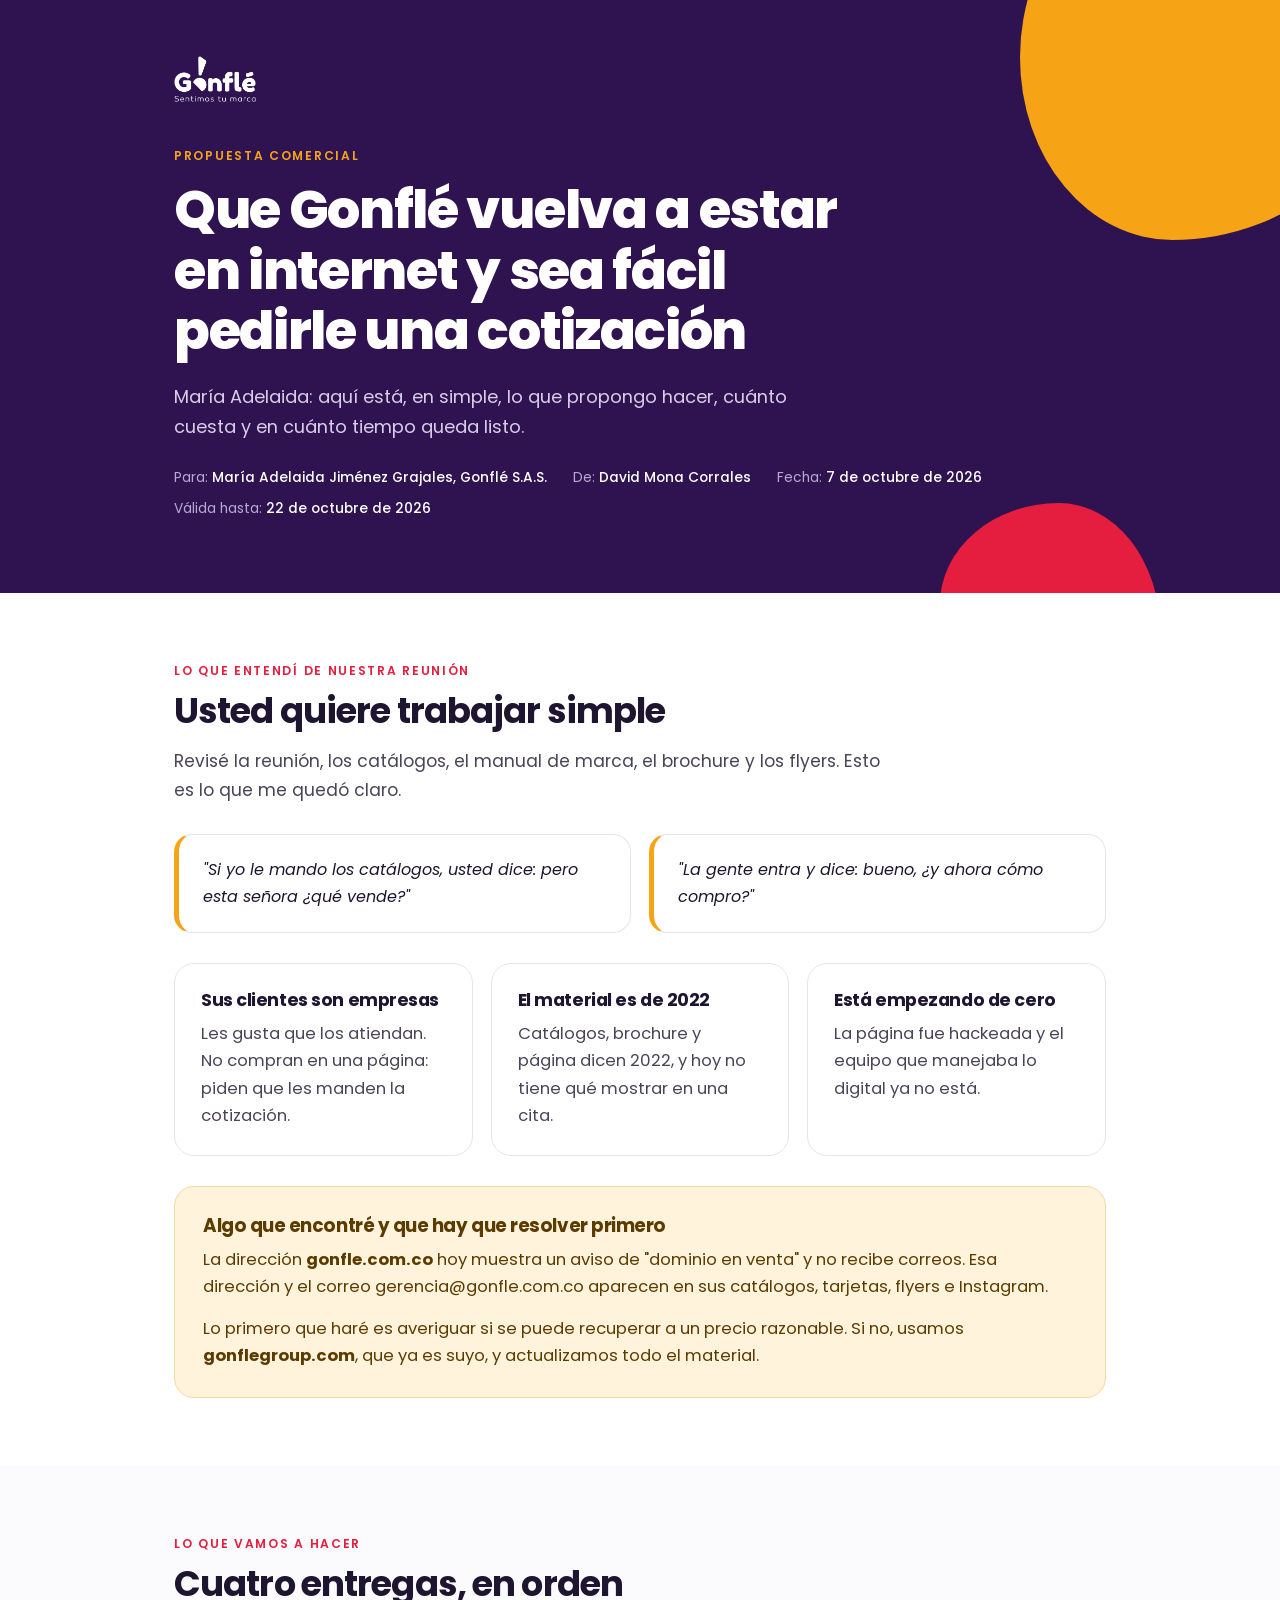
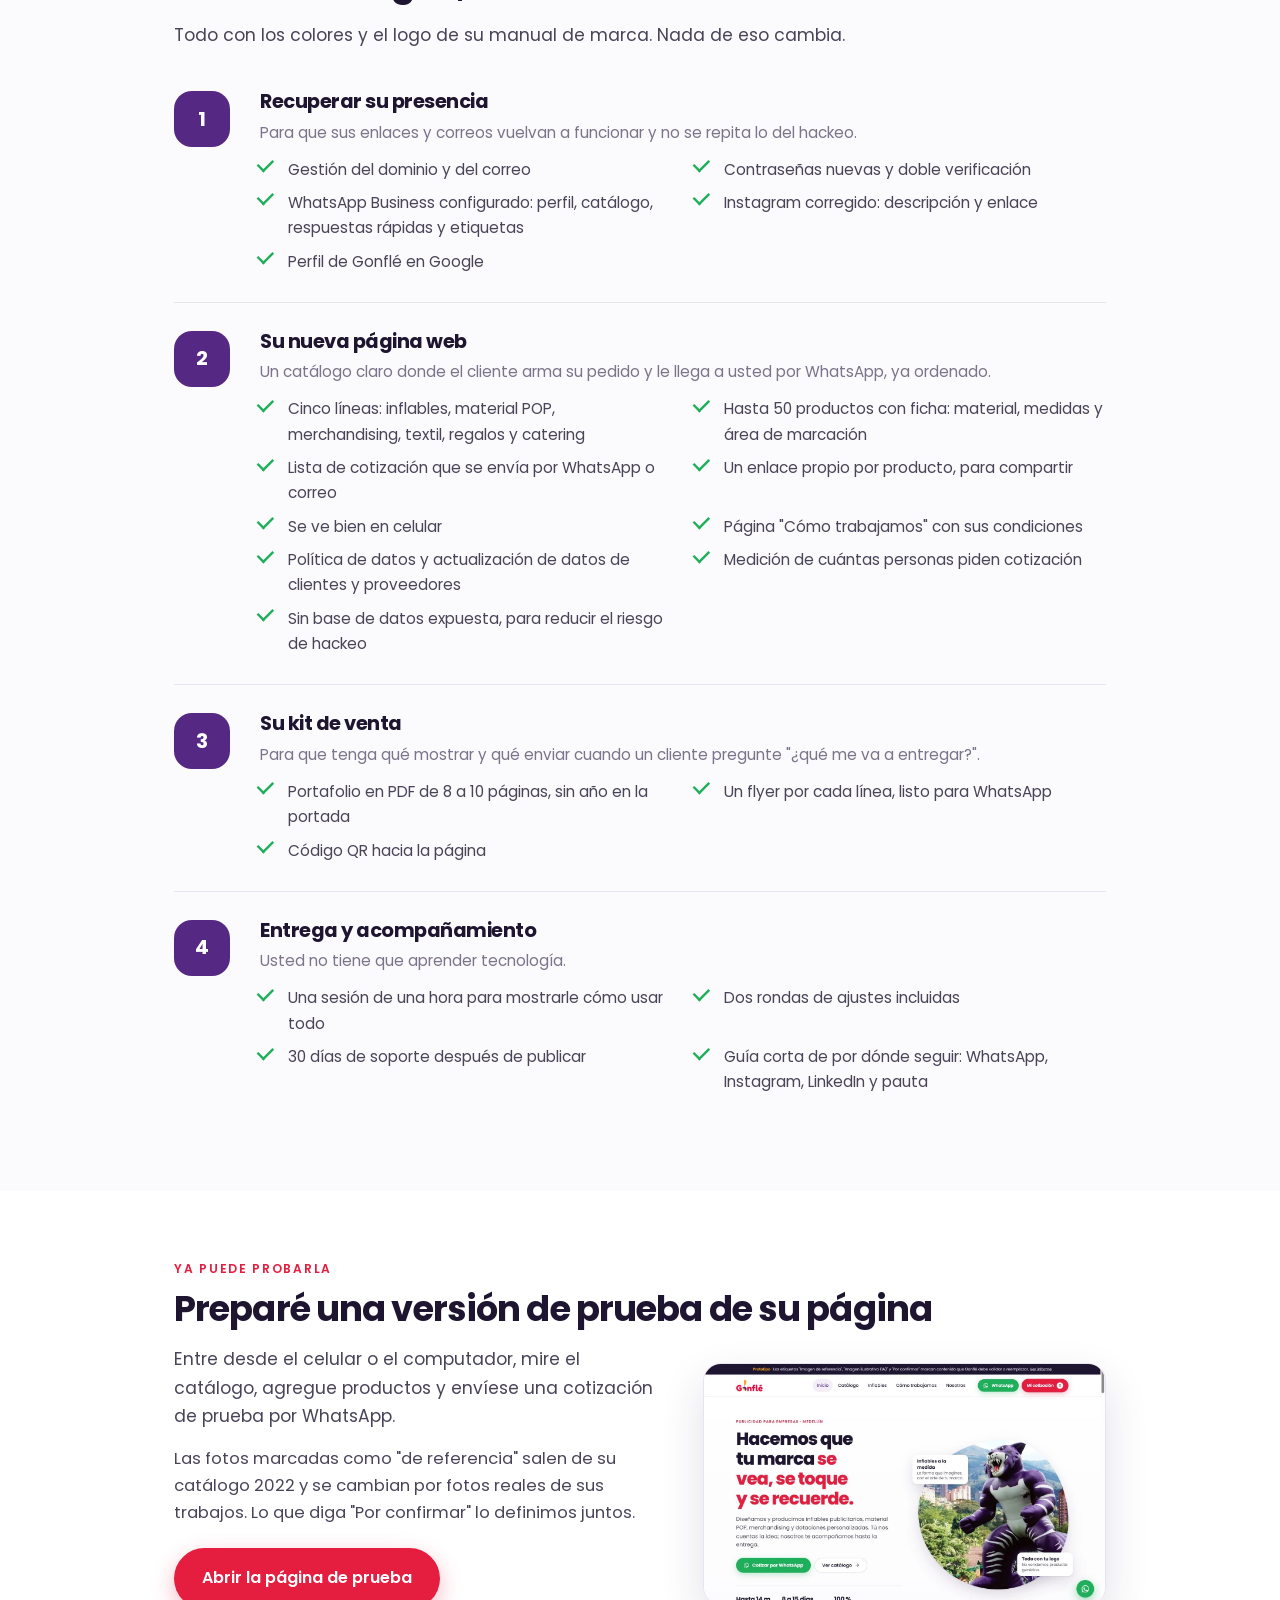
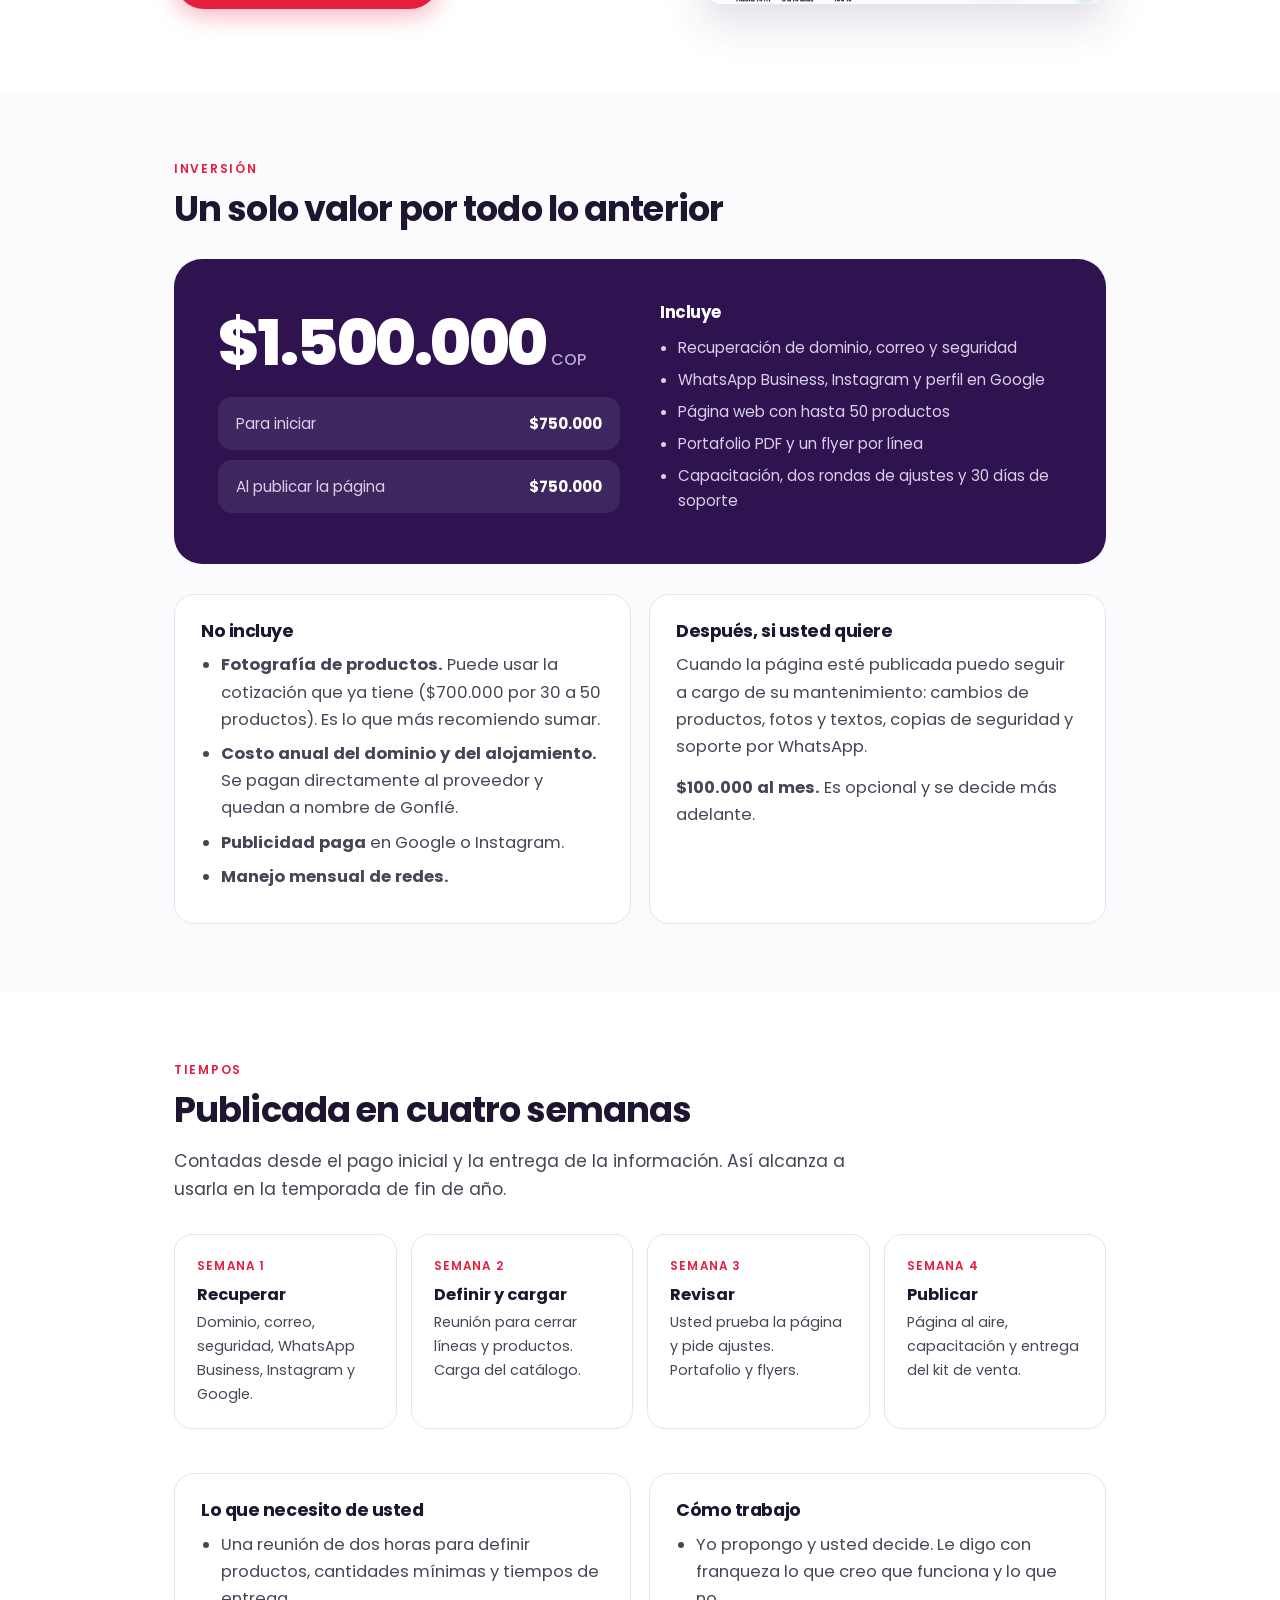
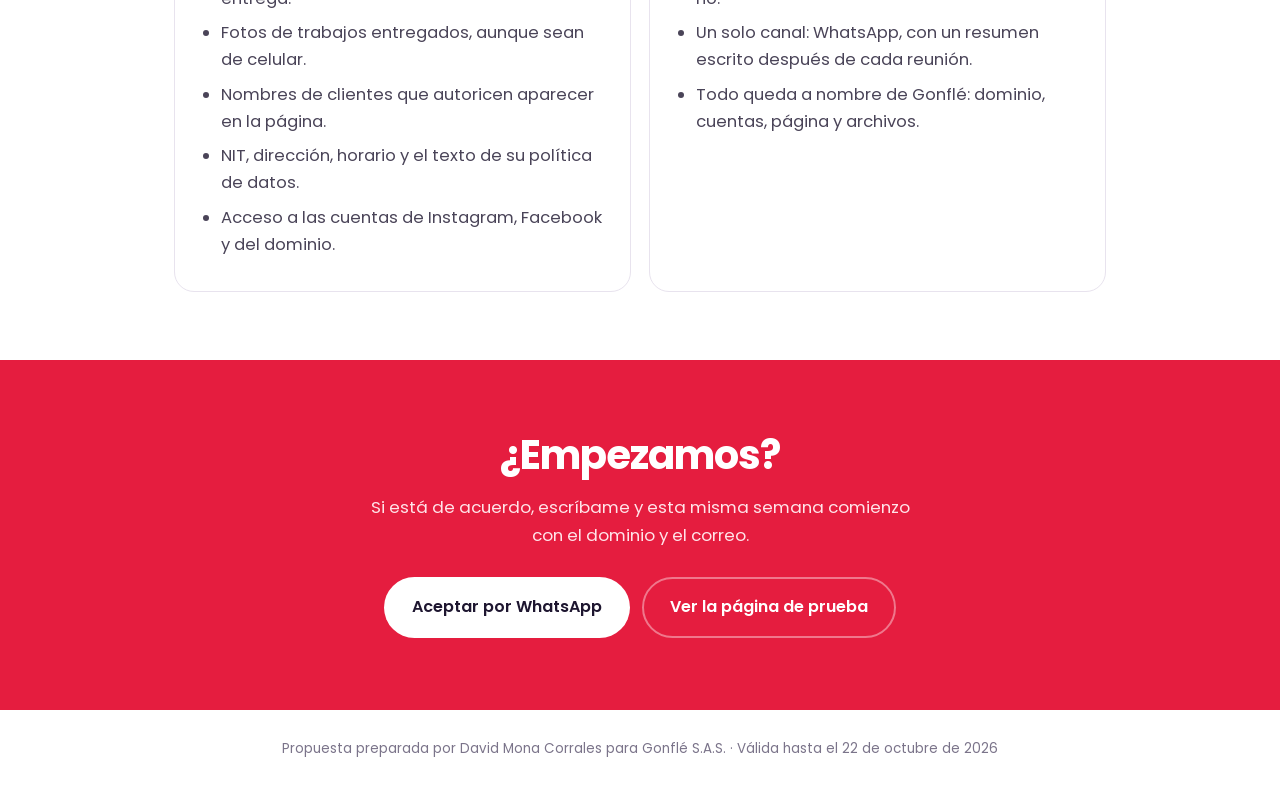
==== propuesta/index.html @ e4bb682f "Sitio de prueba de Gonflé y propuesta comercial Co-Authored-By: Claude Opus 5.5 <noreply@anthropic.c" ====
<!doctype html>
<html lang="es">
<head>
<meta charset="utf-8">
<meta name="viewport" content="width=device-width, initial-scale=1">
<title>Propuesta para Gonflé | Página web y kit de venta</title>
<meta name="description" content="Propuesta comercial para Gonflé: recuperar su presencia en internet, nueva página web con cotización por WhatsApp y kit de venta.">
<meta name="robots" content="noindex, nofollow">
<meta name="theme-color" content="#2E1350">
<link rel="icon" href="../assets/img/logo-gonfle-sin-slogan.png">
<link rel="preconnect" href="https://fonts.googleapis.com">
<link rel="preconnect" href="https://fonts.gstatic.com" crossorigin>
<link href="https://fonts.googleapis.com/css2?family=Poppins:wght@400;500;600;700;800&display=swap" rel="stylesheet">
<style>
:root{--rojo:#E51D3F;--amarillo:#F6A416;--morado:#552883;--osc:#2E1350;--tinta:#1E1630;--texto:#4A4458;--suave:#7B748A;--linea:#E8E3EE;--fondo:#FBFAFC;--wa:#1FAF5A}
*{box-sizing:border-box}
html{scroll-behavior:smooth}
body{margin:0;font-family:"Poppins",system-ui,-apple-system,"Segoe UI",Roboto,sans-serif;color:var(--texto);background:#fff;font-size:16.5px;line-height:1.65;-webkit-font-smoothing:antialiased}
img{max-width:100%;display:block}
h1,h2,h3{color:var(--tinta);line-height:1.15;letter-spacing:-.025em;margin:0;text-wrap:balance}
p{margin:0 0 14px}
a{color:var(--morado)}
.wrap{max-width:980px;margin:0 auto;padding:0 24px}
:focus-visible{outline:3px solid var(--amarillo);outline-offset:3px;border-radius:6px}

.hero{background:var(--osc);color:#D8CEE8;padding:56px 0 72px;position:relative;overflow:hidden}
.hero::after{content:"";position:absolute;width:380px;aspect-ratio:1;right:-120px;top:-140px;background:var(--amarillo);border-radius:46% 54% 60% 40%/52% 44% 56% 48%}
.hero::before{content:"";position:absolute;width:220px;aspect-ratio:1;right:120px;bottom:-130px;background:var(--rojo);border-radius:54% 46% 40% 60%/46% 58% 42% 54%}
.hero .wrap{position:relative;z-index:1}
.hero img{height:46px;margin-bottom:44px}
.eyebrow{font-size:.76rem;font-weight:600;letter-spacing:.14em;text-transform:uppercase;color:var(--amarillo);display:block;margin-bottom:14px}
.hero h1{color:#fff;font-size:clamp(2rem,5vw,3.3rem);font-weight:800;max-width:720px}
.hero p{font-size:1.12rem;max-width:620px;margin-top:20px}
.meta{display:flex;flex-wrap:wrap;gap:8px 26px;font-size:.86rem;margin-top:26px;color:#B7A9CF}
.meta b{color:#fff;font-weight:500}

section{padding:68px 0}
section.gris{background:var(--fondo)}
.sec-e{font-size:.76rem;font-weight:600;letter-spacing:.14em;text-transform:uppercase;color:var(--rojo);display:block;margin-bottom:10px}
h2{font-size:clamp(1.55rem,3.2vw,2.2rem);margin-bottom:16px}
.lead{font-size:1.08rem;max-width:720px}
.grid{display:grid;gap:18px;margin-top:30px}
.g2{grid-template-columns:1fr 1fr}
.g3{grid-template-columns:repeat(3,1fr)}
.card{background:#fff;border:1px solid var(--linea);border-radius:20px;padding:26px}
.card h3{font-size:1.1rem;margin-bottom:10px}
.card p:last-child,.card ul:last-child{margin-bottom:0}
ul{margin:0 0 14px;padding-left:20px}
li{margin-bottom:7px}
blockquote{margin:0;padding:22px 24px;border-radius:18px;background:#fff;border:1px solid var(--linea);border-left:5px solid var(--amarillo);color:var(--tinta);font-size:1rem;font-style:italic}

.alerta{margin-top:30px;border-radius:20px;padding:28px;background:#FFF3DB;color:#5C3B00;border:1px solid #F3D9A2}
.alerta h3{color:#5C3B00;font-size:1.15rem;margin-bottom:10px}
.alerta p:last-child{margin-bottom:0}

.bloque{display:grid;grid-template-columns:64px 1fr;gap:22px;padding:28px 0;border-bottom:1px solid var(--linea)}
.bloque:last-child{border-bottom:0}
.bloque .n{width:56px;height:56px;border-radius:18px;background:var(--morado);color:#fff;display:grid;place-items:center;font-weight:700;font-size:1.25rem}
.bloque h3{font-size:1.22rem;margin-bottom:6px}
.bloque .para{color:var(--suave);font-size:.95rem;margin-bottom:12px}
.checks{list-style:none;padding:0;margin:0;display:grid;grid-template-columns:1fr 1fr;gap:8px 26px}
.checks li{position:relative;padding-left:28px;margin:0;font-size:.96rem}
.checks li::before{content:"";position:absolute;left:0;top:.42em;width:16px;height:9px;border-left:3px solid var(--wa);border-bottom:3px solid var(--wa);transform:rotate(-45deg) scale(.8);transform-origin:left}

.demo{display:grid;grid-template-columns:1.1fr .9fr;gap:36px;align-items:center;margin-top:10px}
.demo figure{margin:0;border-radius:18px;overflow:hidden;border:1px solid var(--linea);box-shadow:0 18px 44px rgba(46,19,80,.14)}
.btn{display:inline-flex;align-items:center;justify-content:center;gap:10px;padding:15px 26px;border-radius:999px;font-weight:600;font-size:1rem;text-decoration:none;border:2px solid transparent;transition:transform .15s}
.btn:hover{transform:translateY(-1px)}
.btn-rojo{background:var(--rojo);color:#fff;box-shadow:0 8px 22px rgba(229,29,63,.3)}
.btn-wa{background:var(--wa);color:#fff;box-shadow:0 8px 22px rgba(31,175,90,.3)}
.btn-linea{border-color:rgba(255,255,255,.4);color:#fff}

.precio{background:var(--osc);color:#D8CEE8;border-radius:28px;padding:44px;display:grid;grid-template-columns:1fr 1fr;gap:40px;align-items:center;margin-top:30px}
.precio .valor{font-size:clamp(2.6rem,7vw,4rem);font-weight:800;color:#fff;letter-spacing:-.04em;line-height:1}
.precio .valor small{font-size:1rem;font-weight:500;color:#B7A9CF;letter-spacing:0;margin-left:6px}
.precio h3{color:#fff;font-size:1.05rem;margin-bottom:12px}
.precio .pagos{display:grid;gap:10px;margin-top:22px}
.precio .pago{display:flex;justify-content:space-between;gap:16px;padding:14px 18px;border-radius:14px;background:rgba(255,255,255,.08);font-size:.95rem}
.precio .pago b{color:#fff;white-space:nowrap}
.precio ul{margin:0;padding-left:18px;font-size:.95rem}
.no-incl li{color:var(--texto)}

.linea-t{display:grid;grid-template-columns:repeat(4,1fr);gap:14px;margin-top:30px}
.sem{background:#fff;border:1px solid var(--linea);border-radius:18px;padding:22px}
.sem span{display:block;font-size:.74rem;font-weight:600;letter-spacing:.1em;text-transform:uppercase;color:var(--rojo);margin-bottom:8px}
.sem b{display:block;color:var(--tinta);font-size:1.02rem;margin-bottom:6px;line-height:1.3}
.sem p{font-size:.9rem;margin:0}

.cierre{background:var(--rojo);color:#FFE4E9;text-align:center;padding:72px 0}
.cierre h2{color:#fff;font-size:clamp(1.7rem,4vw,2.5rem)}
.cierre p{max-width:560px;margin:14px auto 28px;font-size:1.05rem}
.cierre .acc{display:flex;gap:12px;justify-content:center;flex-wrap:wrap}
.cierre .btn-wa{background:#fff;color:var(--tinta);box-shadow:none}
footer{padding:28px 0;font-size:.84rem;color:var(--suave);text-align:center}

@media (max-width:820px){
  .g2,.g3,.demo,.precio{grid-template-columns:1fr}
  .linea-t{grid-template-columns:1fr 1fr}
  .checks{grid-template-columns:1fr}
  .precio{padding:30px 24px;gap:28px}
  section{padding:52px 0}
}
@media (max-width:520px){
  .bloque{grid-template-columns:1fr;gap:12px}
  .linea-t{grid-template-columns:1fr}
  .hero::after{width:240px;right:-110px;top:-110px}
}
@media (prefers-reduced-motion:reduce){html{scroll-behavior:auto}.btn{transition:none}}
@media print{.hero::after,.hero::before{display:none}section{padding:28px 0}.card,.bloque,.precio,.sem{break-inside:avoid}}
</style>
</head>
<body>

<header class="hero">
  <div class="wrap">
    <img src="../assets/img/logo-gonfle-blanco.png" alt="Gonflé. Sentimos tu marca">
    <span class="eyebrow">Propuesta comercial</span>
    <h1>Que Gonflé vuelva a estar en internet y sea fácil pedirle una cotización</h1>
    <p>María Adelaida: aquí está, en simple, lo que propongo hacer, cuánto cuesta y en cuánto tiempo queda listo.</p>
    <div class="meta">
      <span>Para: <b>María Adelaida Jiménez Grajales, Gonflé S.A.S.</b></span>
      <span>De: <b>David Mona Corrales</b></span>
      <span>Fecha: <b>7 de octubre de 2026</b></span>
      <span>Válida hasta: <b>22 de octubre de 2026</b></span>
    </div>
  </div>
</header>

<section>
  <div class="wrap">
    <span class="sec-e">Lo que entendí de nuestra reunión</span>
    <h2>Usted quiere trabajar simple</h2>
    <p class="lead">Revisé la reunión, los catálogos, el manual de marca, el brochure y los flyers. Esto es lo que me quedó claro.</p>
    <div class="grid g2">
      <blockquote>"Si yo le mando los catálogos, usted dice: pero esta señora ¿qué vende?"</blockquote>
      <blockquote>"La gente entra y dice: bueno, ¿y ahora cómo compro?"</blockquote>
    </div>
    <div class="grid g3">
      <div class="card"><h3>Sus clientes son empresas</h3><p>Les gusta que los atiendan. No compran en una página: piden que les manden la cotización.</p></div>
      <div class="card"><h3>El material es de 2022</h3><p>Catálogos, brochure y página dicen 2022, y hoy no tiene qué mostrar en una cita.</p></div>
      <div class="card"><h3>Está empezando de cero</h3><p>La página fue hackeada y el equipo que manejaba lo digital ya no está.</p></div>
    </div>

    <div class="alerta">
      <h3>Algo que encontré y que hay que resolver primero</h3>
      <p>La dirección <b>gonfle.com.co</b> hoy muestra un aviso de "dominio en venta" y no recibe correos. Esa dirección y el correo gerencia@gonfle.com.co aparecen en sus catálogos, tarjetas, flyers e Instagram.</p>
      <p>Lo primero que haré es averiguar si se puede recuperar a un precio razonable. Si no, usamos <b>gonflegroup.com</b>, que ya es suyo, y actualizamos todo el material.</p>
    </div>
  </div>
</section>

<section class="gris">
  <div class="wrap">
    <span class="sec-e">Lo que vamos a hacer</span>
    <h2>Cuatro entregas, en orden</h2>
    <p class="lead">Todo con los colores y el logo de su manual de marca. Nada de eso cambia.</p>

    <div style="margin-top:14px">
      <div class="bloque">
        <div class="n">1</div>
        <div>
          <h3>Recuperar su presencia</h3>
          <p class="para">Para que sus enlaces y correos vuelvan a funcionar y no se repita lo del hackeo.</p>
          <ul class="checks">
            <li>Gestión del dominio y del correo</li>
            <li>Contraseñas nuevas y doble verificación</li>
            <li>WhatsApp Business configurado: perfil, catálogo, respuestas rápidas y etiquetas</li>
            <li>Instagram corregido: descripción y enlace</li>
            <li>Perfil de Gonflé en Google</li>
          </ul>
        </div>
      </div>
      <div class="bloque">
        <div class="n">2</div>
        <div>
          <h3>Su nueva página web</h3>
          <p class="para">Un catálogo claro donde el cliente arma su pedido y le llega a usted por WhatsApp, ya ordenado.</p>
          <ul class="checks">
            <li>Cinco líneas: inflables, material POP, merchandising, textil, regalos y catering</li>
            <li>Hasta 50 productos con ficha: material, medidas y área de marcación</li>
            <li>Lista de cotización que se envía por WhatsApp o correo</li>
            <li>Un enlace propio por producto, para compartir</li>
            <li>Se ve bien en celular</li>
            <li>Página "Cómo trabajamos" con sus condiciones</li>
            <li>Política de datos y actualización de datos de clientes y proveedores</li>
            <li>Medición de cuántas personas piden cotización</li>
            <li>Sin base de datos expuesta, para reducir el riesgo de hackeo</li>
          </ul>
        </div>
      </div>
      <div class="bloque">
        <div class="n">3</div>
        <div>
          <h3>Su kit de venta</h3>
          <p class="para">Para que tenga qué mostrar y qué enviar cuando un cliente pregunte "¿qué me va a entregar?".</p>
          <ul class="checks">
            <li>Portafolio en PDF de 8 a 10 páginas, sin año en la portada</li>
            <li>Un flyer por cada línea, listo para WhatsApp</li>
            <li>Código QR hacia la página</li>
          </ul>
        </div>
      </div>
      <div class="bloque">
        <div class="n">4</div>
        <div>
          <h3>Entrega y acompañamiento</h3>
          <p class="para">Usted no tiene que aprender tecnología.</p>
          <ul class="checks">
            <li>Una sesión de una hora para mostrarle cómo usar todo</li>
            <li>Dos rondas de ajustes incluidas</li>
            <li>30 días de soporte después de publicar</li>
            <li>Guía corta de por dónde seguir: WhatsApp, Instagram, LinkedIn y pauta</li>
          </ul>
        </div>
      </div>
    </div>
  </div>
</section>

<section>
  <div class="wrap">
    <span class="sec-e">Ya puede probarla</span>
    <h2>Preparé una versión de prueba de su página</h2>
    <div class="demo">
      <div>
        <p class="lead">Entre desde el celular o el computador, mire el catálogo, agregue productos y envíese una cotización de prueba por WhatsApp.</p>
        <p>Las fotos marcadas como "de referencia" salen de su catálogo 2022 y se cambian por fotos reales de sus trabajos. Lo que diga "Por confirmar" lo definimos juntos.</p>
        <p style="margin-top:22px"><a class="btn btn-rojo" href="../">Abrir la página de prueba</a></p>
      </div>
      <figure><a href="../"><img src="../assets/img/proto-inicio.webp" alt="Vista de la página de prueba de Gonflé"></a></figure>
    </div>
  </div>
</section>

<section class="gris">
  <div class="wrap">
    <span class="sec-e">Inversión</span>
    <h2>Un solo valor por todo lo anterior</h2>
    <div class="precio">
      <div>
        <div class="valor">$1.500.000<small>COP</small></div>
        <div class="pagos">
          <div class="pago"><span>Para iniciar</span><b>$750.000</b></div>
          <div class="pago"><span>Al publicar la página</span><b>$750.000</b></div>
        </div>
      </div>
      <div>
        <h3>Incluye</h3>
        <ul>
          <li>Recuperación de dominio, correo y seguridad</li>
          <li>WhatsApp Business, Instagram y perfil en Google</li>
          <li>Página web con hasta 50 productos</li>
          <li>Portafolio PDF y un flyer por línea</li>
          <li>Capacitación, dos rondas de ajustes y 30 días de soporte</li>
        </ul>
      </div>
    </div>
    <div class="grid g2">
      <div class="card no-incl">
        <h3>No incluye</h3>
        <ul>
          <li><b>Fotografía de productos.</b> Puede usar la cotización que ya tiene ($700.000 por 30 a 50 productos). Es lo que más recomiendo sumar.</li>
          <li><b>Costo anual del dominio y del alojamiento.</b> Se pagan directamente al proveedor y quedan a nombre de Gonflé.</li>
          <li><b>Publicidad paga</b> en Google o Instagram.</li>
          <li><b>Manejo mensual de redes.</b></li>
        </ul>
      </div>
      <div class="card">
        <h3>Después, si usted quiere</h3>
        <p>Cuando la página esté publicada puedo seguir a cargo de su mantenimiento: cambios de productos, fotos y textos, copias de seguridad y soporte por WhatsApp.</p>
        <p><b>$100.000 al mes.</b> Es opcional y se decide más adelante.</p>
      </div>
    </div>
  </div>
</section>

<section>
  <div class="wrap">
    <span class="sec-e">Tiempos</span>
    <h2>Publicada en cuatro semanas</h2>
    <p class="lead">Contadas desde el pago inicial y la entrega de la información. Así alcanza a usarla en la temporada de fin de año.</p>
    <div class="linea-t">
      <div class="sem"><span>Semana 1</span><b>Recuperar</b><p>Dominio, correo, seguridad, WhatsApp Business, Instagram y Google.</p></div>
      <div class="sem"><span>Semana 2</span><b>Definir y cargar</b><p>Reunión para cerrar líneas y productos. Carga del catálogo.</p></div>
      <div class="sem"><span>Semana 3</span><b>Revisar</b><p>Usted prueba la página y pide ajustes. Portafolio y flyers.</p></div>
      <div class="sem"><span>Semana 4</span><b>Publicar</b><p>Página al aire, capacitación y entrega del kit de venta.</p></div>
    </div>

    <div class="grid g2" style="margin-top:44px">
      <div class="card">
        <h3>Lo que necesito de usted</h3>
        <ul>
          <li>Una reunión de dos horas para definir productos, cantidades mínimas y tiempos de entrega.</li>
          <li>Fotos de trabajos entregados, aunque sean de celular.</li>
          <li>Nombres de clientes que autoricen aparecer en la página.</li>
          <li>NIT, dirección, horario y el texto de su política de datos.</li>
          <li>Acceso a las cuentas de Instagram, Facebook y del dominio.</li>
        </ul>
      </div>
      <div class="card">
        <h3>Cómo trabajo</h3>
        <ul>
          <li>Yo propongo y usted decide. Le digo con franqueza lo que creo que funciona y lo que no.</li>
          <li>Un solo canal: WhatsApp, con un resumen escrito después de cada reunión.</li>
          <li>Todo queda a nombre de Gonflé: dominio, cuentas, página y archivos.</li>
        </ul>
      </div>
    </div>
  </div>
</section>

<section class="cierre">
  <div class="wrap">
    <h2>¿Empezamos?</h2>
    <p>Si está de acuerdo, escríbame y esta misma semana comienzo con el dominio y el correo.</p>
    <div class="acc">
      <a class="btn btn-wa" id="aceptar" href="#" target="_blank" rel="noopener">Aceptar por WhatsApp</a>
      <a class="btn btn-linea" href="../">Ver la página de prueba</a>
    </div>
  </div>
</section>

<footer><div class="wrap">Propuesta preparada por David Mona Corrales para Gonflé S.A.S. · Válida hasta el 22 de octubre de 2026</div></footer>

<script>
// Número de WhatsApp de David en formato internacional, sin "+" (ej.: "573001234567").
// Si queda vacío, WhatsApp abre y ella elige el chat.
const WHATSAPP_DAVID = "";
const texto = "Hola David, revisé la propuesta para Gonflé y quiero que empecemos.";
document.getElementById("aceptar").href = "https://wa.me/" + WHATSAPP_DAVID + "?text=" + encodeURIComponent(texto);
</script>
</body>
</html>
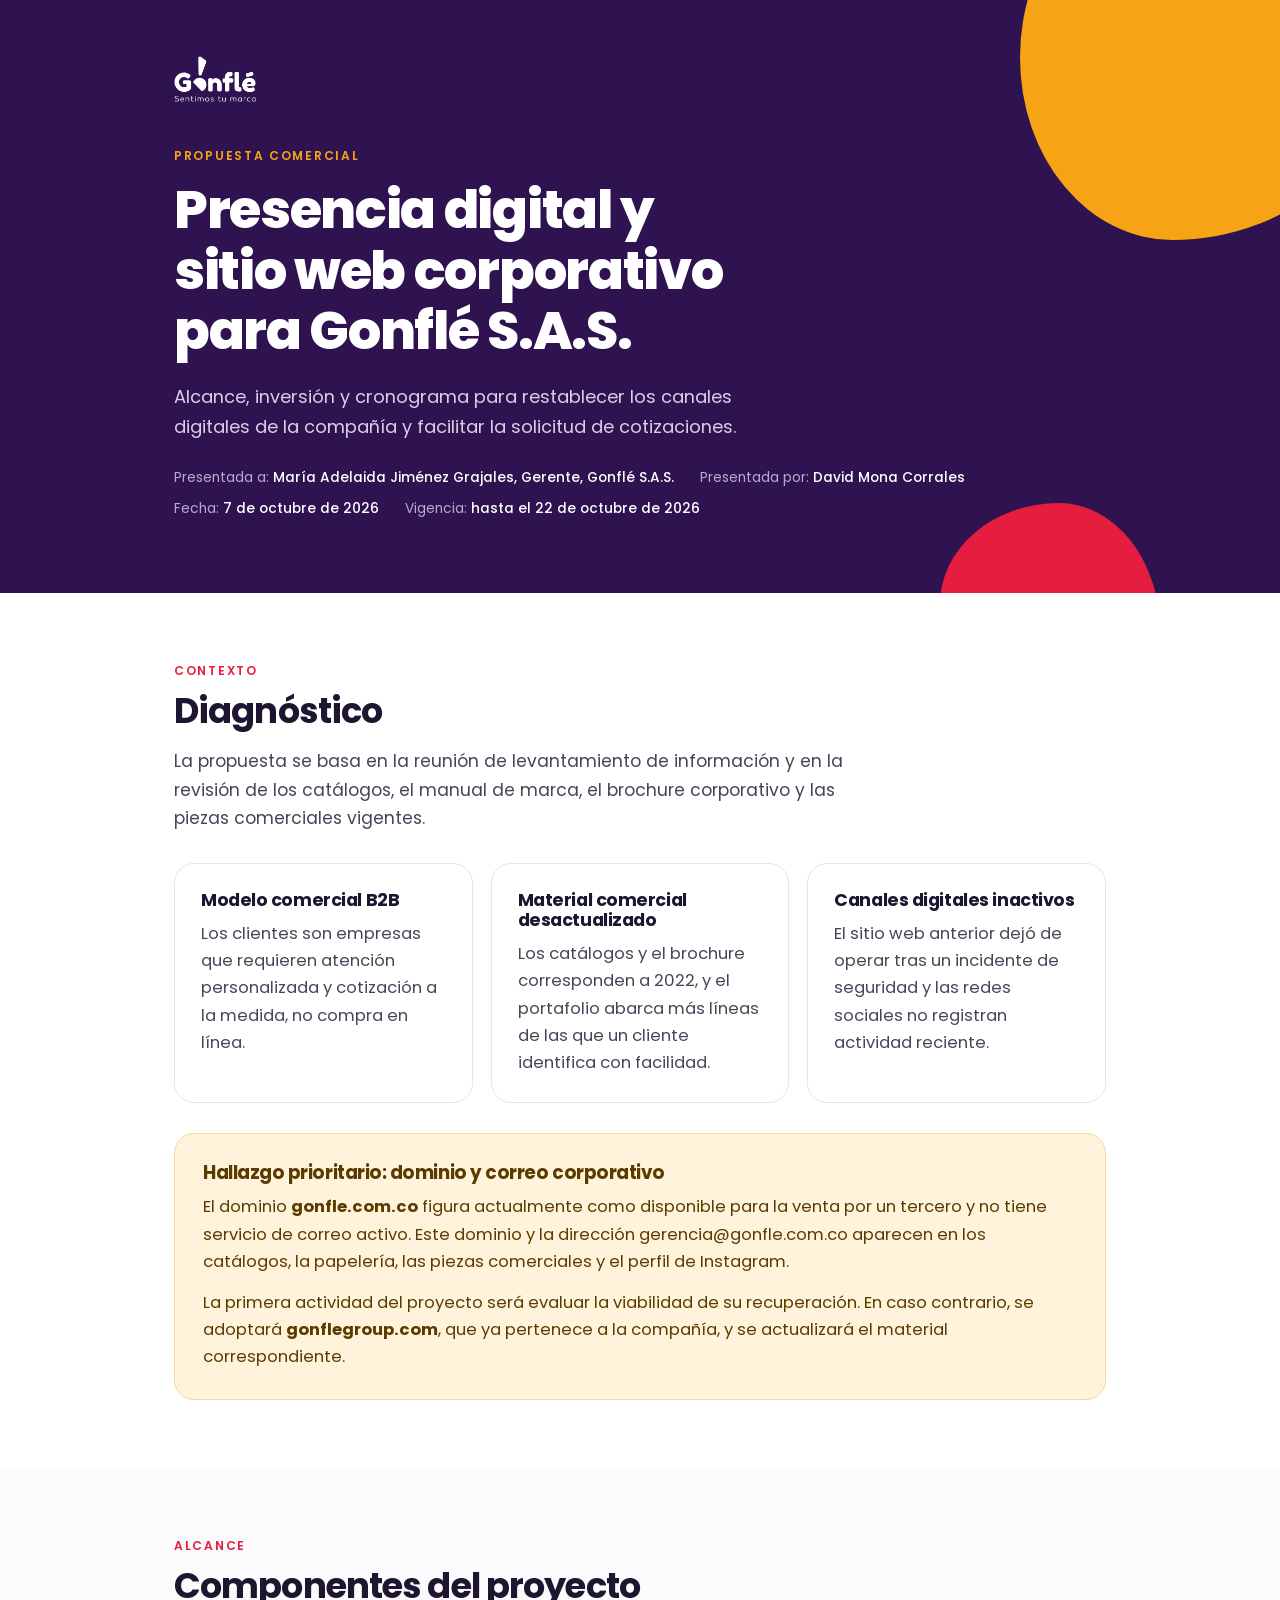
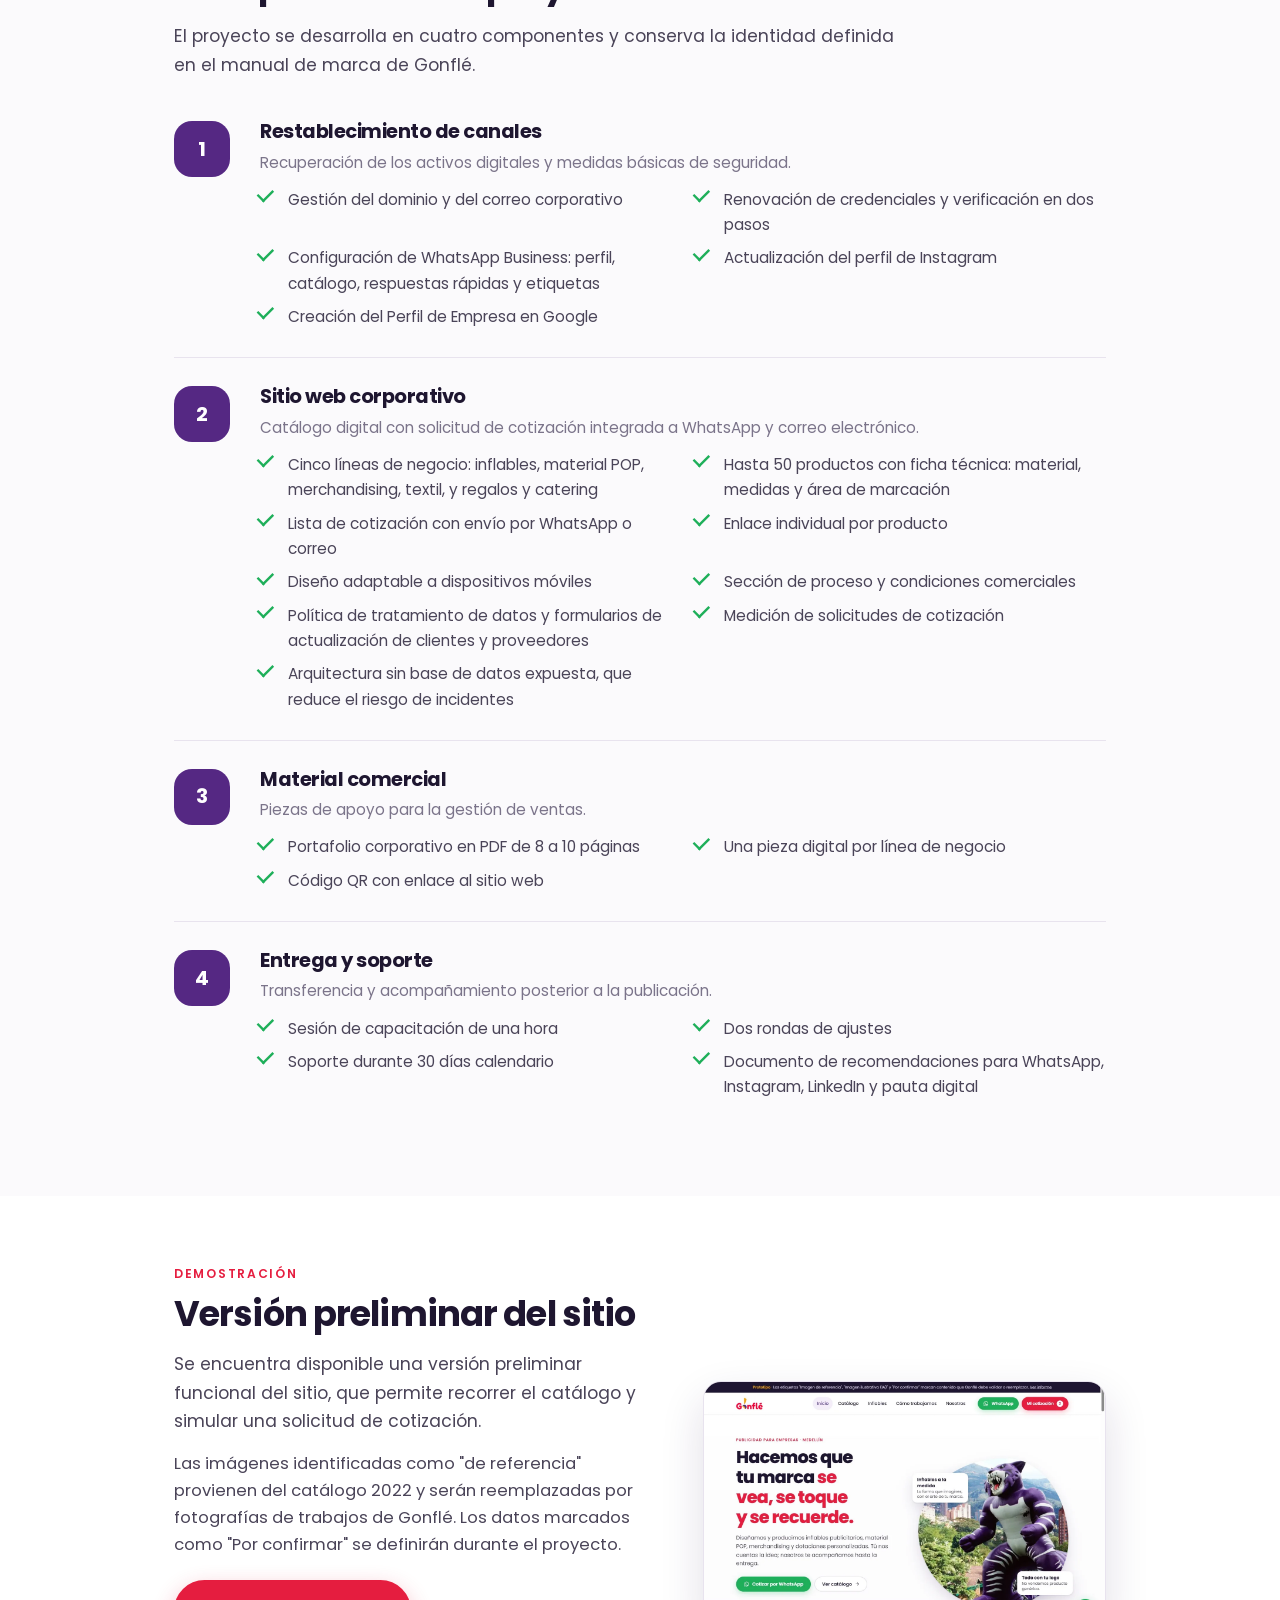
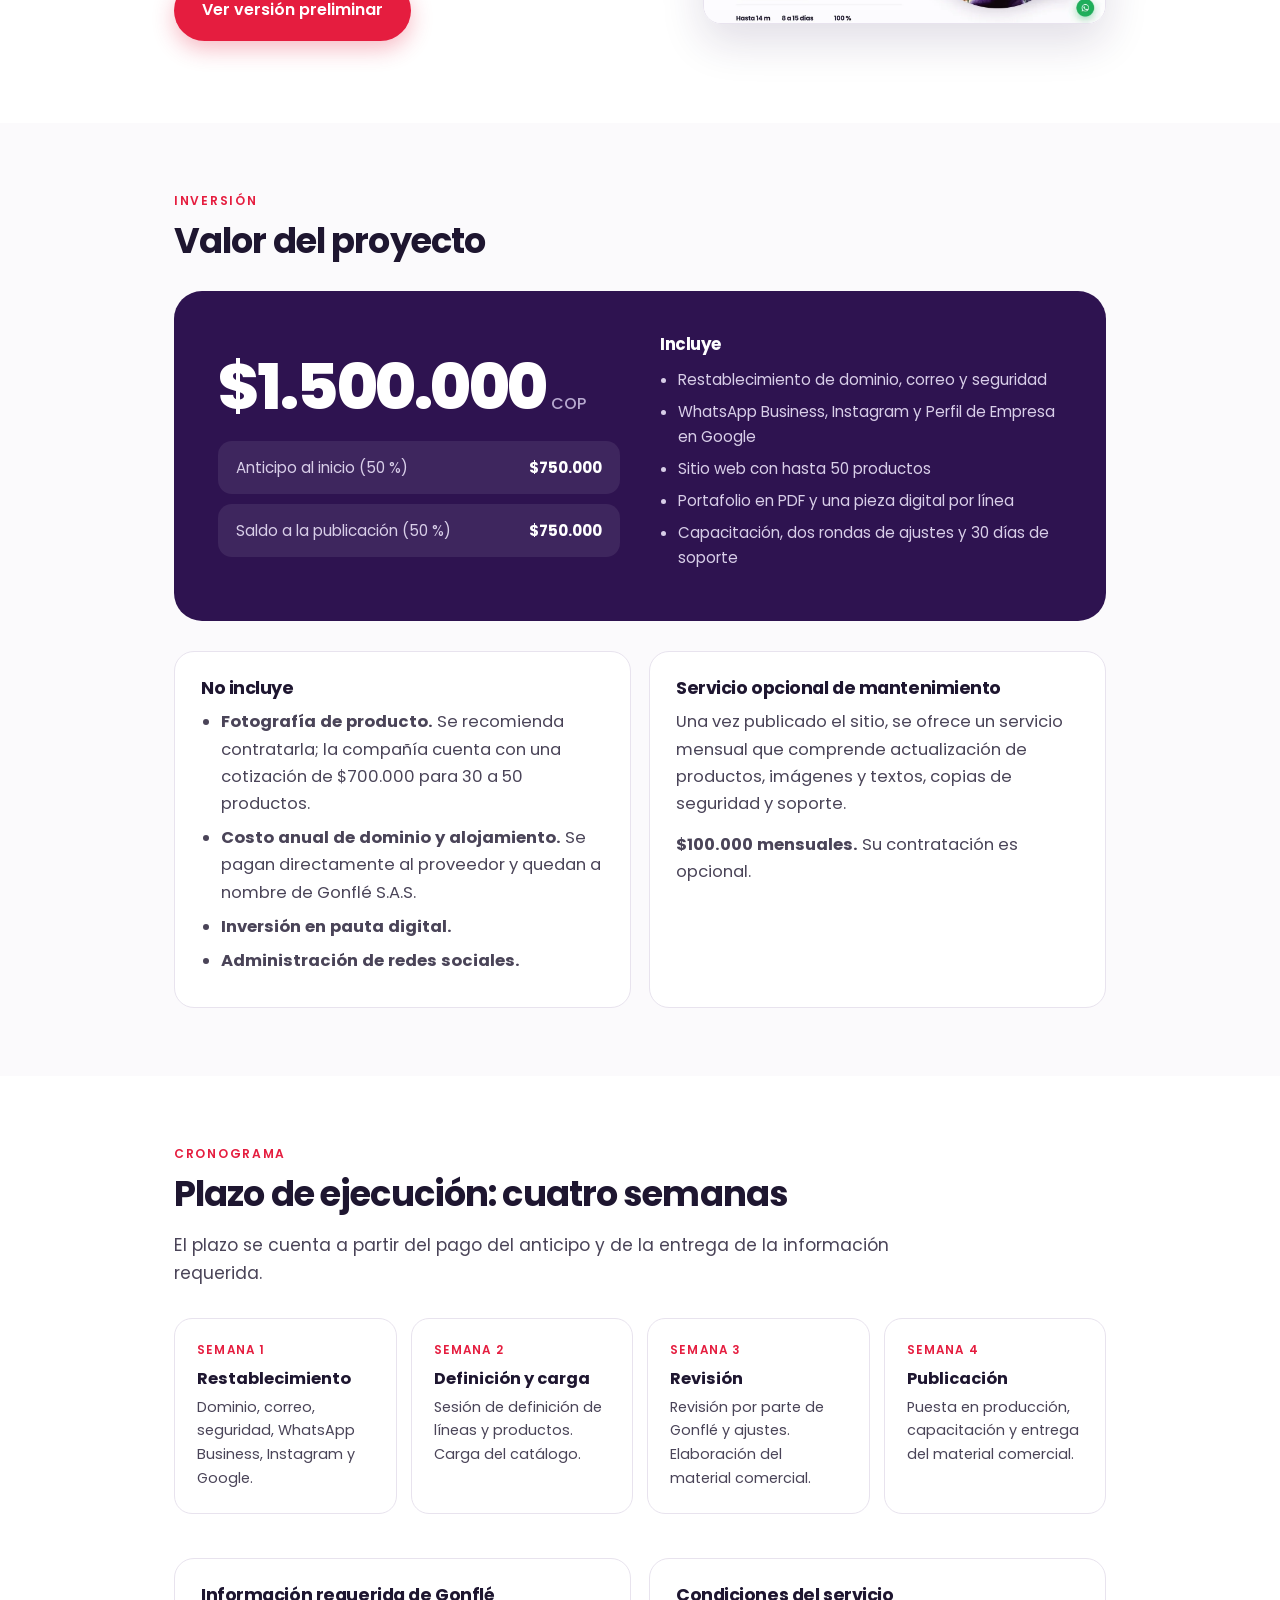
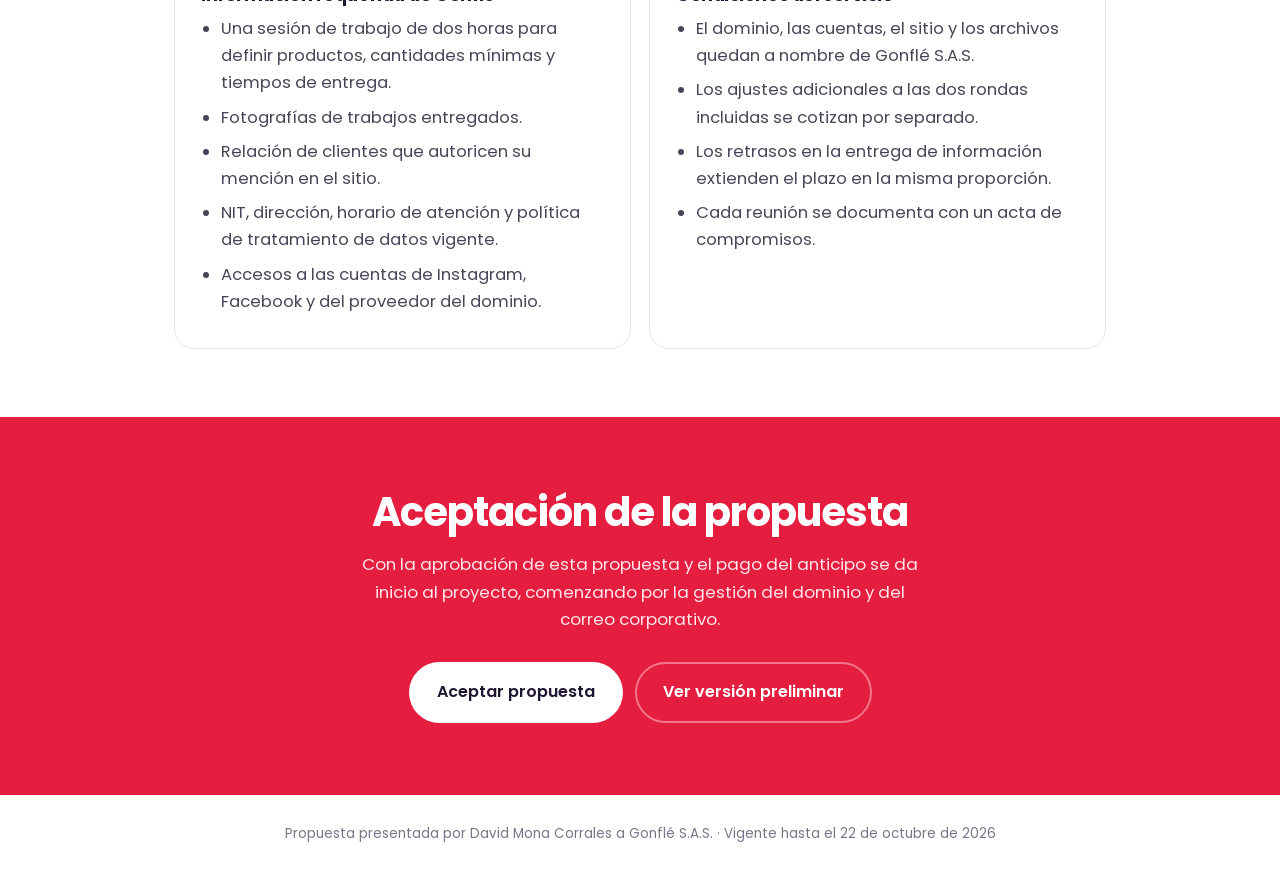
==== commit 00b92ff1: "Propuesta: tono corporativo Co-Authored-By: Claude Opus 5.5 <noreply@anthropic.com>" ====
--- a/propuesta/index.html
+++ b/propuesta/index.html
@@ -3,7 +3,7 @@
 <head>
 <meta charset="utf-8">
 <meta name="viewport" content="width=device-width, initial-scale=1">
-<title>Propuesta para Gonflé | Página web y kit de venta</title>
+<title>Propuesta comercial | Gonflé S.A.S.</title>
 <meta name="description" content="Propuesta comercial para Gonflé: recuperar su presencia en internet, nueva página web con cotización por WhatsApp y kit de venta.">
 <meta name="robots" content="noindex, nofollow">
 <meta name="theme-color" content="#2E1350">
@@ -115,101 +115,97 @@
   <div class="wrap">
     <img src="../assets/img/logo-gonfle-blanco.png" alt="Gonflé. Sentimos tu marca">
     <span class="eyebrow">Propuesta comercial</span>
-    <h1>Que Gonflé vuelva a estar en internet y sea fácil pedirle una cotización</h1>
-    <p>María Adelaida: aquí está, en simple, lo que propongo hacer, cuánto cuesta y en cuánto tiempo queda listo.</p>
+    <h1>Presencia digital y sitio web corporativo para Gonflé S.A.S.</h1>
+    <p>Alcance, inversión y cronograma para restablecer los canales digitales de la compañía y facilitar la solicitud de cotizaciones.</p>
     <div class="meta">
-      <span>Para: <b>María Adelaida Jiménez Grajales, Gonflé S.A.S.</b></span>
-      <span>De: <b>David Mona Corrales</b></span>
+      <span>Presentada a: <b>María Adelaida Jiménez Grajales, Gerente, Gonflé S.A.S.</b></span>
+      <span>Presentada por: <b>David Mona Corrales</b></span>
       <span>Fecha: <b>7 de octubre de 2026</b></span>
-      <span>Válida hasta: <b>22 de octubre de 2026</b></span>
+      <span>Vigencia: <b>hasta el 22 de octubre de 2026</b></span>
     </div>
   </div>
 </header>
 
 <section>
   <div class="wrap">
-    <span class="sec-e">Lo que entendí de nuestra reunión</span>
-    <h2>Usted quiere trabajar simple</h2>
-    <p class="lead">Revisé la reunión, los catálogos, el manual de marca, el brochure y los flyers. Esto es lo que me quedó claro.</p>
-    <div class="grid g2">
-      <blockquote>"Si yo le mando los catálogos, usted dice: pero esta señora ¿qué vende?"</blockquote>
-      <blockquote>"La gente entra y dice: bueno, ¿y ahora cómo compro?"</blockquote>
-    </div>
+    <span class="sec-e">Contexto</span>
+    <h2>Diagnóstico</h2>
+    <p class="lead">La propuesta se basa en la reunión de levantamiento de información y en la revisión de los catálogos, el manual de marca, el brochure corporativo y las piezas comerciales vigentes.</p>
     <div class="grid g3">
-      <div class="card"><h3>Sus clientes son empresas</h3><p>Les gusta que los atiendan. No compran en una página: piden que les manden la cotización.</p></div>
-      <div class="card"><h3>El material es de 2022</h3><p>Catálogos, brochure y página dicen 2022, y hoy no tiene qué mostrar en una cita.</p></div>
-      <div class="card"><h3>Está empezando de cero</h3><p>La página fue hackeada y el equipo que manejaba lo digital ya no está.</p></div>
+      <div class="card"><h3>Modelo comercial B2B</h3><p>Los clientes son empresas que requieren atención personalizada y cotización a la medida, no compra en línea.</p></div>
+      <div class="card"><h3>Material comercial desactualizado</h3><p>Los catálogos y el brochure corresponden a 2022, y el portafolio abarca más líneas de las que un cliente identifica con facilidad.</p></div>
+      <div class="card"><h3>Canales digitales inactivos</h3><p>El sitio web anterior dejó de operar tras un incidente de seguridad y las redes sociales no registran actividad reciente.</p></div>
     </div>
 
     <div class="alerta">
-      <h3>Algo que encontré y que hay que resolver primero</h3>
-      <p>La dirección <b>gonfle.com.co</b> hoy muestra un aviso de "dominio en venta" y no recibe correos. Esa dirección y el correo gerencia@gonfle.com.co aparecen en sus catálogos, tarjetas, flyers e Instagram.</p>
-      <p>Lo primero que haré es averiguar si se puede recuperar a un precio razonable. Si no, usamos <b>gonflegroup.com</b>, que ya es suyo, y actualizamos todo el material.</p>
+      <h3>Hallazgo prioritario: dominio y correo corporativo</h3>
+      <p>El dominio <b>gonfle.com.co</b> figura actualmente como disponible para la venta por un tercero y no tiene servicio de correo activo. Este dominio y la dirección gerencia@gonfle.com.co aparecen en los catálogos, la papelería, las piezas comerciales y el perfil de Instagram.</p>
+      <p>La primera actividad del proyecto será evaluar la viabilidad de su recuperación. En caso contrario, se adoptará <b>gonflegroup.com</b>, que ya pertenece a la compañía, y se actualizará el material correspondiente.</p>
     </div>
   </div>
 </section>
 
 <section class="gris">
   <div class="wrap">
-    <span class="sec-e">Lo que vamos a hacer</span>
-    <h2>Cuatro entregas, en orden</h2>
-    <p class="lead">Todo con los colores y el logo de su manual de marca. Nada de eso cambia.</p>
+    <span class="sec-e">Alcance</span>
+    <h2>Componentes del proyecto</h2>
+    <p class="lead">El proyecto se desarrolla en cuatro componentes y conserva la identidad definida en el manual de marca de Gonflé.</p>
 
     <div style="margin-top:14px">
       <div class="bloque">
         <div class="n">1</div>
         <div>
-          <h3>Recuperar su presencia</h3>
-          <p class="para">Para que sus enlaces y correos vuelvan a funcionar y no se repita lo del hackeo.</p>
+          <h3>Restablecimiento de canales</h3>
+          <p class="para">Recuperación de los activos digitales y medidas básicas de seguridad.</p>
           <ul class="checks">
-            <li>Gestión del dominio y del correo</li>
-            <li>Contraseñas nuevas y doble verificación</li>
-            <li>WhatsApp Business configurado: perfil, catálogo, respuestas rápidas y etiquetas</li>
-            <li>Instagram corregido: descripción y enlace</li>
-            <li>Perfil de Gonflé en Google</li>
+            <li>Gestión del dominio y del correo corporativo</li>
+            <li>Renovación de credenciales y verificación en dos pasos</li>
+            <li>Configuración de WhatsApp Business: perfil, catálogo, respuestas rápidas y etiquetas</li>
+            <li>Actualización del perfil de Instagram</li>
+            <li>Creación del Perfil de Empresa en Google</li>
           </ul>
         </div>
       </div>
       <div class="bloque">
         <div class="n">2</div>
         <div>
-          <h3>Su nueva página web</h3>
-          <p class="para">Un catálogo claro donde el cliente arma su pedido y le llega a usted por WhatsApp, ya ordenado.</p>
+          <h3>Sitio web corporativo</h3>
+          <p class="para">Catálogo digital con solicitud de cotización integrada a WhatsApp y correo electrónico.</p>
           <ul class="checks">
-            <li>Cinco líneas: inflables, material POP, merchandising, textil, regalos y catering</li>
-            <li>Hasta 50 productos con ficha: material, medidas y área de marcación</li>
-            <li>Lista de cotización que se envía por WhatsApp o correo</li>
-            <li>Un enlace propio por producto, para compartir</li>
-            <li>Se ve bien en celular</li>
-            <li>Página "Cómo trabajamos" con sus condiciones</li>
-            <li>Política de datos y actualización de datos de clientes y proveedores</li>
-            <li>Medición de cuántas personas piden cotización</li>
-            <li>Sin base de datos expuesta, para reducir el riesgo de hackeo</li>
+            <li>Cinco líneas de negocio: inflables, material POP, merchandising, textil, y regalos y catering</li>
+            <li>Hasta 50 productos con ficha técnica: material, medidas y área de marcación</li>
+            <li>Lista de cotización con envío por WhatsApp o correo</li>
+            <li>Enlace individual por producto</li>
+            <li>Diseño adaptable a dispositivos móviles</li>
+            <li>Sección de proceso y condiciones comerciales</li>
+            <li>Política de tratamiento de datos y formularios de actualización de clientes y proveedores</li>
+            <li>Medición de solicitudes de cotización</li>
+            <li>Arquitectura sin base de datos expuesta, que reduce el riesgo de incidentes</li>
           </ul>
         </div>
       </div>
       <div class="bloque">
         <div class="n">3</div>
         <div>
-          <h3>Su kit de venta</h3>
-          <p class="para">Para que tenga qué mostrar y qué enviar cuando un cliente pregunte "¿qué me va a entregar?".</p>
+          <h3>Material comercial</h3>
+          <p class="para">Piezas de apoyo para la gestión de ventas.</p>
           <ul class="checks">
-            <li>Portafolio en PDF de 8 a 10 páginas, sin año en la portada</li>
-            <li>Un flyer por cada línea, listo para WhatsApp</li>
-            <li>Código QR hacia la página</li>
+            <li>Portafolio corporativo en PDF de 8 a 10 páginas</li>
+            <li>Una pieza digital por línea de negocio</li>
+            <li>Código QR con enlace al sitio web</li>
           </ul>
         </div>
       </div>
       <div class="bloque">
         <div class="n">4</div>
         <div>
-          <h3>Entrega y acompañamiento</h3>
-          <p class="para">Usted no tiene que aprender tecnología.</p>
+          <h3>Entrega y soporte</h3>
+          <p class="para">Transferencia y acompañamiento posterior a la publicación.</p>
           <ul class="checks">
-            <li>Una sesión de una hora para mostrarle cómo usar todo</li>
-            <li>Dos rondas de ajustes incluidas</li>
-            <li>30 días de soporte después de publicar</li>
-            <li>Guía corta de por dónde seguir: WhatsApp, Instagram, LinkedIn y pauta</li>
+            <li>Sesión de capacitación de una hora</li>
+            <li>Dos rondas de ajustes</li>
+            <li>Soporte durante 30 días calendario</li>
+            <li>Documento de recomendaciones para WhatsApp, Instagram, LinkedIn y pauta digital</li>
           </ul>
         </div>
       </div>
@@ -219,15 +215,15 @@
 
 <section>
   <div class="wrap">
-    <span class="sec-e">Ya puede probarla</span>
-    <h2>Preparé una versión de prueba de su página</h2>
+    <span class="sec-e">Demostración</span>
+    <h2>Versión preliminar del sitio</h2>
     <div class="demo">
       <div>
-        <p class="lead">Entre desde el celular o el computador, mire el catálogo, agregue productos y envíese una cotización de prueba por WhatsApp.</p>
-        <p>Las fotos marcadas como "de referencia" salen de su catálogo 2022 y se cambian por fotos reales de sus trabajos. Lo que diga "Por confirmar" lo definimos juntos.</p>
-        <p style="margin-top:22px"><a class="btn btn-rojo" href="../">Abrir la página de prueba</a></p>
-      </div>
-      <figure><a href="../"><img src="../assets/img/proto-inicio.webp" alt="Vista de la página de prueba de Gonflé"></a></figure>
+        <p class="lead">Se encuentra disponible una versión preliminar funcional del sitio, que permite recorrer el catálogo y simular una solicitud de cotización.</p>
+        <p>Las imágenes identificadas como "de referencia" provienen del catálogo 2022 y serán reemplazadas por fotografías de trabajos de Gonflé. Los datos marcados como "Por confirmar" se definirán durante el proyecto.</p>
+        <p style="margin-top:22px"><a class="btn btn-rojo" href="../">Ver versión preliminar</a></p>
+      </div>
+      <figure><a href="../"><img src="../assets/img/proto-inicio.webp" alt="Versión preliminar del sitio web de Gonflé"></a></figure>
     </div>
   </div>
 </section>
@@ -235,22 +231,22 @@
 <section class="gris">
   <div class="wrap">
     <span class="sec-e">Inversión</span>
-    <h2>Un solo valor por todo lo anterior</h2>
+    <h2>Valor del proyecto</h2>
     <div class="precio">
       <div>
         <div class="valor">$1.500.000<small>COP</small></div>
         <div class="pagos">
-          <div class="pago"><span>Para iniciar</span><b>$750.000</b></div>
-          <div class="pago"><span>Al publicar la página</span><b>$750.000</b></div>
+          <div class="pago"><span>Anticipo al inicio (50 %)</span><b>$750.000</b></div>
+          <div class="pago"><span>Saldo a la publicación (50 %)</span><b>$750.000</b></div>
         </div>
       </div>
       <div>
         <h3>Incluye</h3>
         <ul>
-          <li>Recuperación de dominio, correo y seguridad</li>
-          <li>WhatsApp Business, Instagram y perfil en Google</li>
-          <li>Página web con hasta 50 productos</li>
-          <li>Portafolio PDF y un flyer por línea</li>
+          <li>Restablecimiento de dominio, correo y seguridad</li>
+          <li>WhatsApp Business, Instagram y Perfil de Empresa en Google</li>
+          <li>Sitio web con hasta 50 productos</li>
+          <li>Portafolio en PDF y una pieza digital por línea</li>
           <li>Capacitación, dos rondas de ajustes y 30 días de soporte</li>
         </ul>
       </div>
@@ -259,16 +255,16 @@
       <div class="card no-incl">
         <h3>No incluye</h3>
         <ul>
-          <li><b>Fotografía de productos.</b> Puede usar la cotización que ya tiene ($700.000 por 30 a 50 productos). Es lo que más recomiendo sumar.</li>
-          <li><b>Costo anual del dominio y del alojamiento.</b> Se pagan directamente al proveedor y quedan a nombre de Gonflé.</li>
-          <li><b>Publicidad paga</b> en Google o Instagram.</li>
-          <li><b>Manejo mensual de redes.</b></li>
+          <li><b>Fotografía de producto.</b> Se recomienda contratarla; la compañía cuenta con una cotización de $700.000 para 30 a 50 productos.</li>
+          <li><b>Costo anual de dominio y alojamiento.</b> Se pagan directamente al proveedor y quedan a nombre de Gonflé S.A.S.</li>
+          <li><b>Inversión en pauta digital.</b></li>
+          <li><b>Administración de redes sociales.</b></li>
         </ul>
       </div>
       <div class="card">
-        <h3>Después, si usted quiere</h3>
-        <p>Cuando la página esté publicada puedo seguir a cargo de su mantenimiento: cambios de productos, fotos y textos, copias de seguridad y soporte por WhatsApp.</p>
-        <p><b>$100.000 al mes.</b> Es opcional y se decide más adelante.</p>
+        <h3>Servicio opcional de mantenimiento</h3>
+        <p>Una vez publicado el sitio, se ofrece un servicio mensual que comprende actualización de productos, imágenes y textos, copias de seguridad y soporte.</p>
+        <p><b>$100.000 mensuales.</b> Su contratación es opcional.</p>
       </div>
     </div>
   </div>
@@ -276,33 +272,34 @@
 
 <section>
   <div class="wrap">
-    <span class="sec-e">Tiempos</span>
-    <h2>Publicada en cuatro semanas</h2>
-    <p class="lead">Contadas desde el pago inicial y la entrega de la información. Así alcanza a usarla en la temporada de fin de año.</p>
+    <span class="sec-e">Cronograma</span>
+    <h2>Plazo de ejecución: cuatro semanas</h2>
+    <p class="lead">El plazo se cuenta a partir del pago del anticipo y de la entrega de la información requerida.</p>
     <div class="linea-t">
-      <div class="sem"><span>Semana 1</span><b>Recuperar</b><p>Dominio, correo, seguridad, WhatsApp Business, Instagram y Google.</p></div>
-      <div class="sem"><span>Semana 2</span><b>Definir y cargar</b><p>Reunión para cerrar líneas y productos. Carga del catálogo.</p></div>
-      <div class="sem"><span>Semana 3</span><b>Revisar</b><p>Usted prueba la página y pide ajustes. Portafolio y flyers.</p></div>
-      <div class="sem"><span>Semana 4</span><b>Publicar</b><p>Página al aire, capacitación y entrega del kit de venta.</p></div>
+      <div class="sem"><span>Semana 1</span><b>Restablecimiento</b><p>Dominio, correo, seguridad, WhatsApp Business, Instagram y Google.</p></div>
+      <div class="sem"><span>Semana 2</span><b>Definición y carga</b><p>Sesión de definición de líneas y productos. Carga del catálogo.</p></div>
+      <div class="sem"><span>Semana 3</span><b>Revisión</b><p>Revisión por parte de Gonflé y ajustes. Elaboración del material comercial.</p></div>
+      <div class="sem"><span>Semana 4</span><b>Publicación</b><p>Puesta en producción, capacitación y entrega del material comercial.</p></div>
     </div>
 
     <div class="grid g2" style="margin-top:44px">
       <div class="card">
-        <h3>Lo que necesito de usted</h3>
+        <h3>Información requerida de Gonflé</h3>
         <ul>
-          <li>Una reunión de dos horas para definir productos, cantidades mínimas y tiempos de entrega.</li>
-          <li>Fotos de trabajos entregados, aunque sean de celular.</li>
-          <li>Nombres de clientes que autoricen aparecer en la página.</li>
-          <li>NIT, dirección, horario y el texto de su política de datos.</li>
-          <li>Acceso a las cuentas de Instagram, Facebook y del dominio.</li>
+          <li>Una sesión de trabajo de dos horas para definir productos, cantidades mínimas y tiempos de entrega.</li>
+          <li>Fotografías de trabajos entregados.</li>
+          <li>Relación de clientes que autoricen su mención en el sitio.</li>
+          <li>NIT, dirección, horario de atención y política de tratamiento de datos vigente.</li>
+          <li>Accesos a las cuentas de Instagram, Facebook y del proveedor del dominio.</li>
         </ul>
       </div>
       <div class="card">
-        <h3>Cómo trabajo</h3>
+        <h3>Condiciones del servicio</h3>
         <ul>
-          <li>Yo propongo y usted decide. Le digo con franqueza lo que creo que funciona y lo que no.</li>
-          <li>Un solo canal: WhatsApp, con un resumen escrito después de cada reunión.</li>
-          <li>Todo queda a nombre de Gonflé: dominio, cuentas, página y archivos.</li>
+          <li>El dominio, las cuentas, el sitio y los archivos quedan a nombre de Gonflé S.A.S.</li>
+          <li>Los ajustes adicionales a las dos rondas incluidas se cotizan por separado.</li>
+          <li>Los retrasos en la entrega de información extienden el plazo en la misma proporción.</li>
+          <li>Cada reunión se documenta con un acta de compromisos.</li>
         </ul>
       </div>
     </div>
@@ -311,22 +308,22 @@
 
 <section class="cierre">
   <div class="wrap">
-    <h2>¿Empezamos?</h2>
-    <p>Si está de acuerdo, escríbame y esta misma semana comienzo con el dominio y el correo.</p>
+    <h2>Aceptación de la propuesta</h2>
+    <p>Con la aprobación de esta propuesta y el pago del anticipo se da inicio al proyecto, comenzando por la gestión del dominio y del correo corporativo.</p>
     <div class="acc">
-      <a class="btn btn-wa" id="aceptar" href="#" target="_blank" rel="noopener">Aceptar por WhatsApp</a>
-      <a class="btn btn-linea" href="../">Ver la página de prueba</a>
-    </div>
-  </div>
-</section>
-
-<footer><div class="wrap">Propuesta preparada por David Mona Corrales para Gonflé S.A.S. · Válida hasta el 22 de octubre de 2026</div></footer>
+      <a class="btn btn-wa" id="aceptar" href="#" target="_blank" rel="noopener">Aceptar propuesta</a>
+      <a class="btn btn-linea" href="../">Ver versión preliminar</a>
+    </div>
+  </div>
+</section>
+
+<footer><div class="wrap">Propuesta presentada por David Mona Corrales a Gonflé S.A.S. · Vigente hasta el 22 de octubre de 2026</div></footer>
 
 <script>
 // Número de WhatsApp de David en formato internacional, sin "+" (ej.: "573001234567").
 // Si queda vacío, WhatsApp abre y ella elige el chat.
 const WHATSAPP_DAVID = "";
-const texto = "Hola David, revisé la propuesta para Gonflé y quiero que empecemos.";
+const texto = "Buen día. Confirmo la aceptación de la propuesta comercial para Gonflé S.A.S.";
 document.getElementById("aceptar").href = "https://wa.me/" + WHATSAPP_DAVID + "?text=" + encodeURIComponent(texto);
 </script>
 </body>
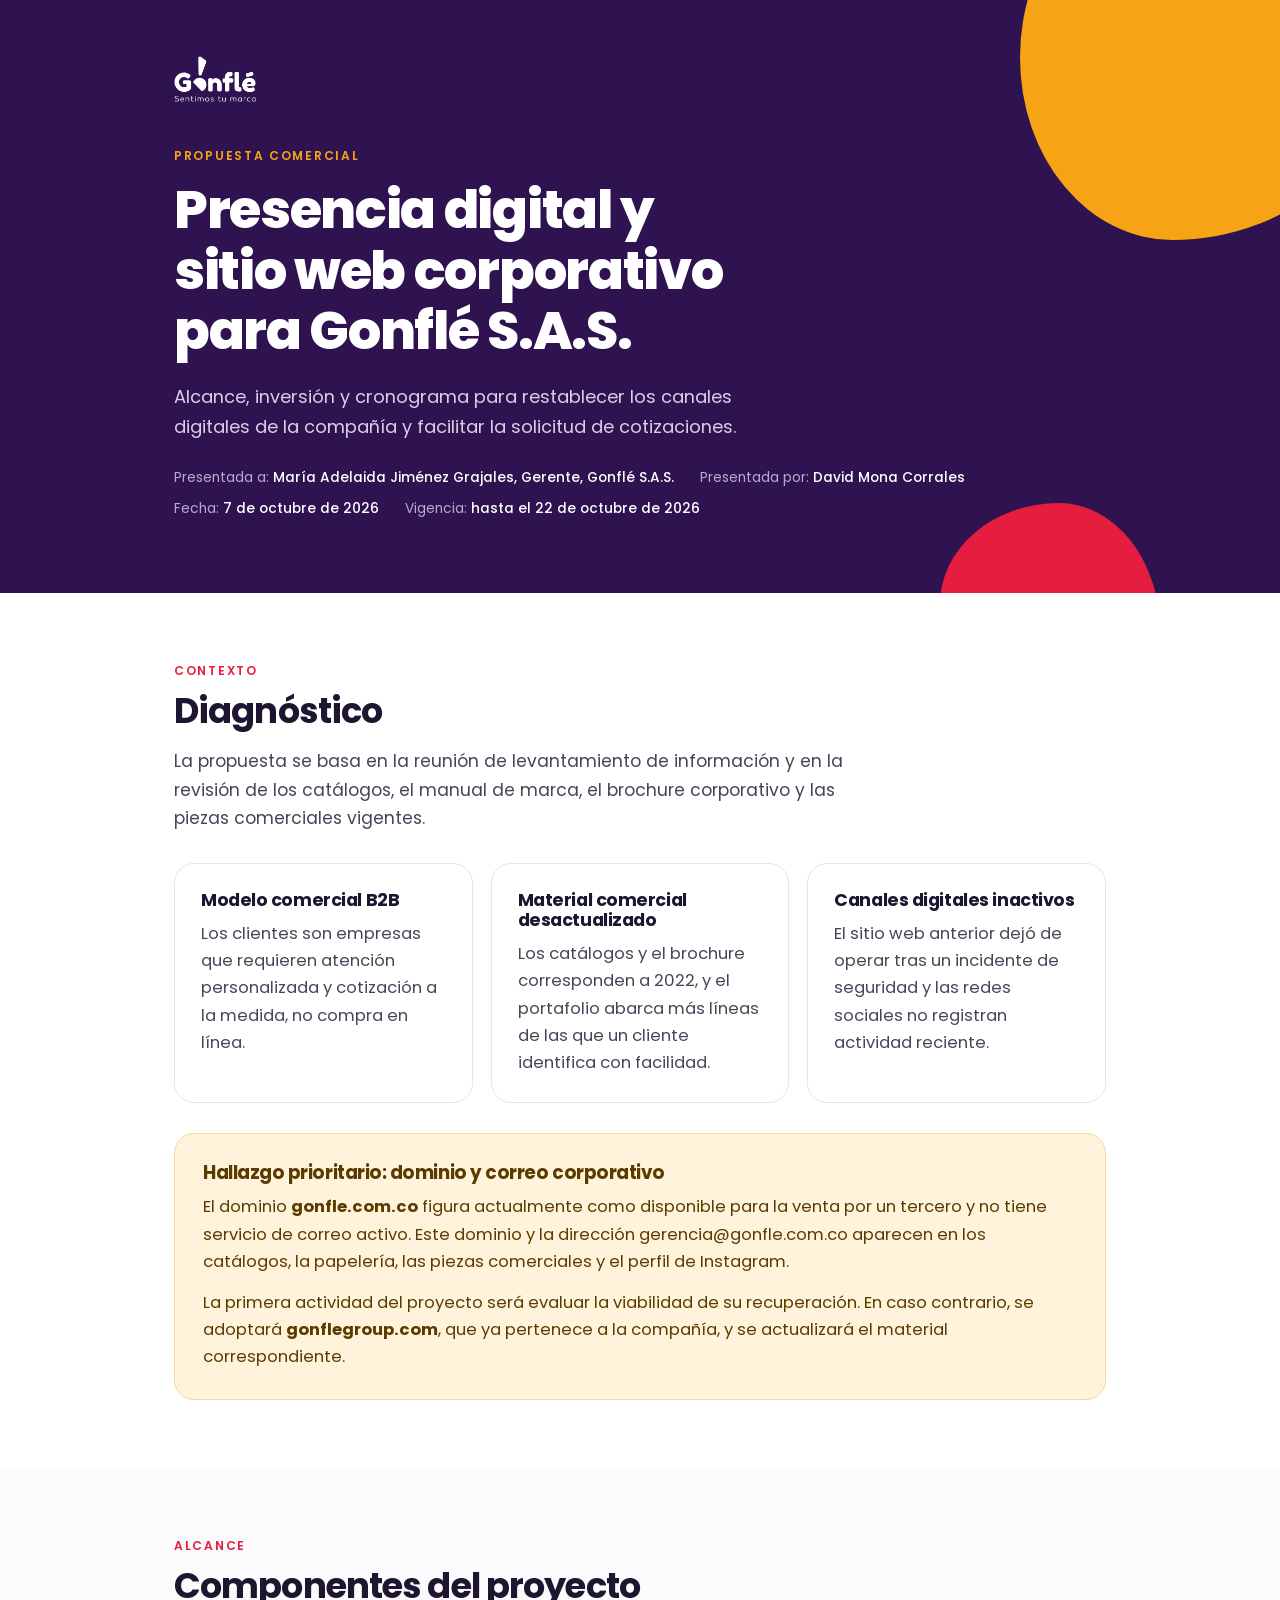
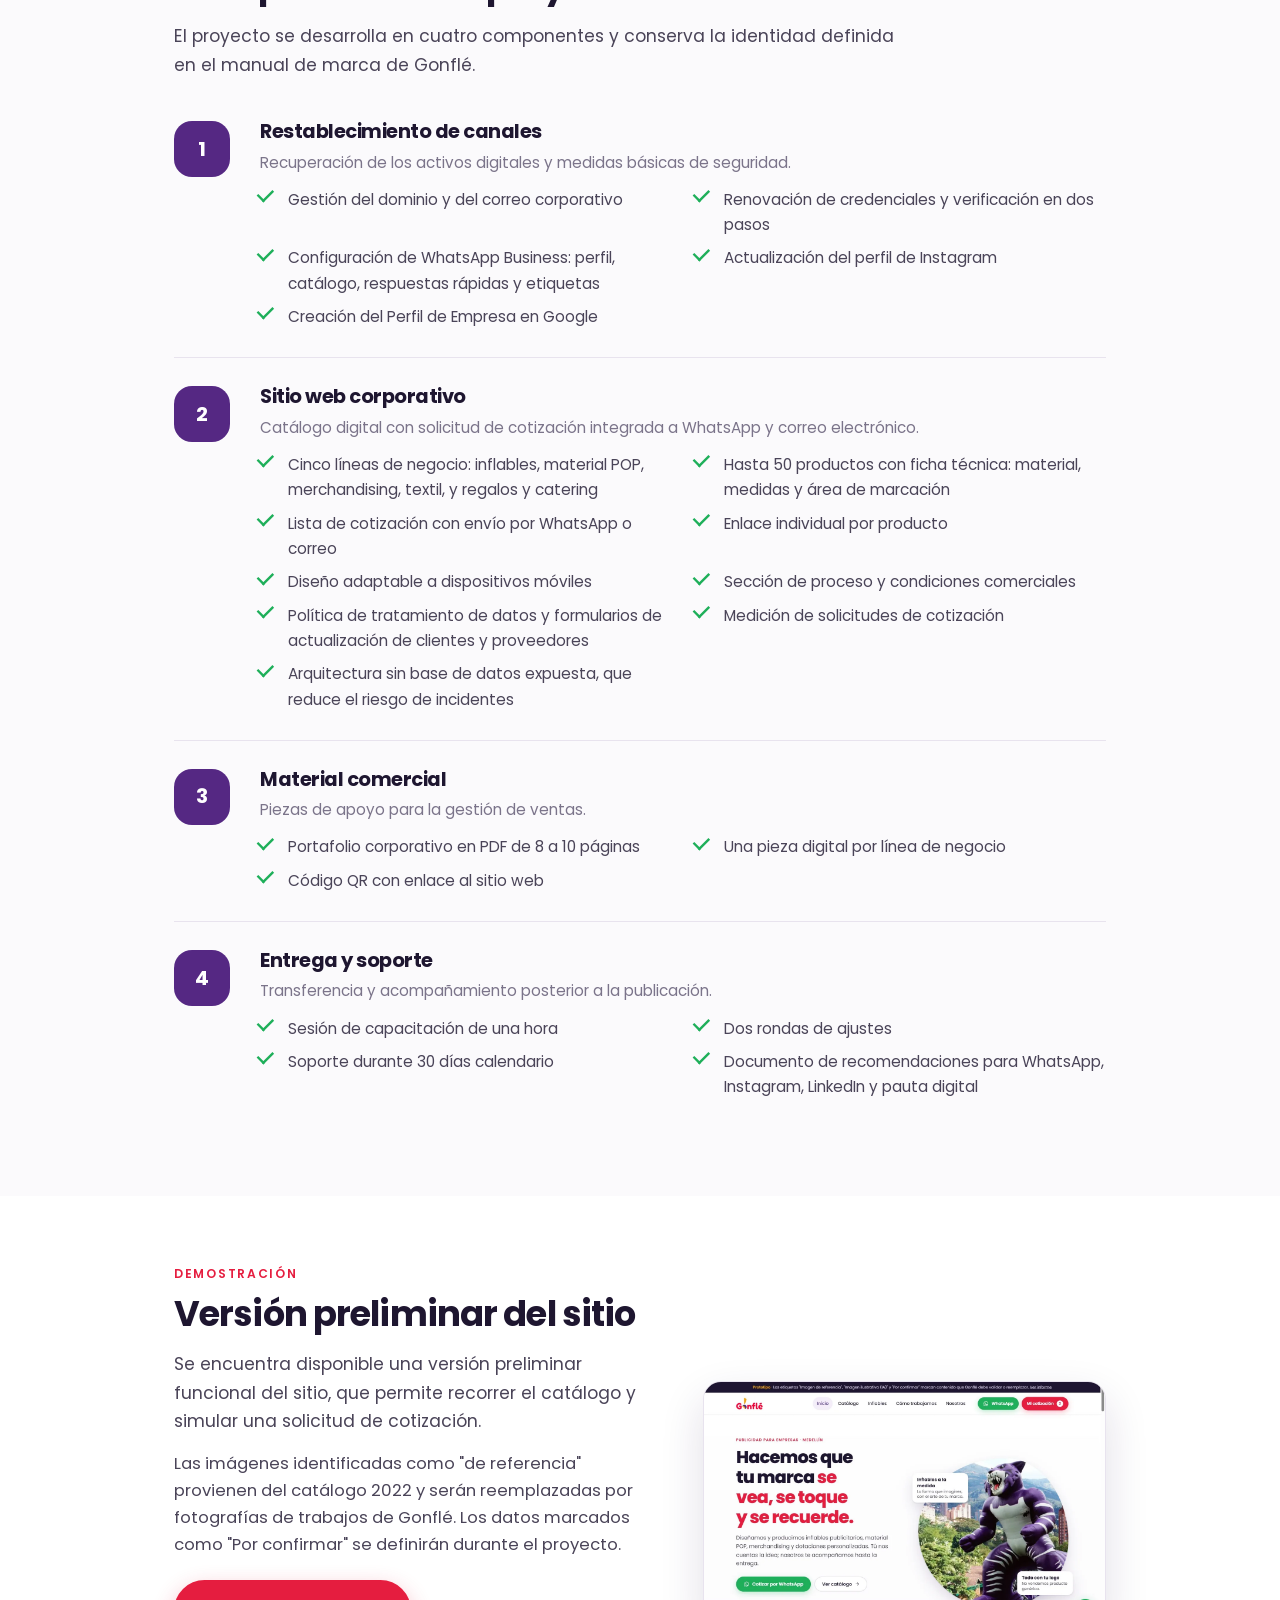
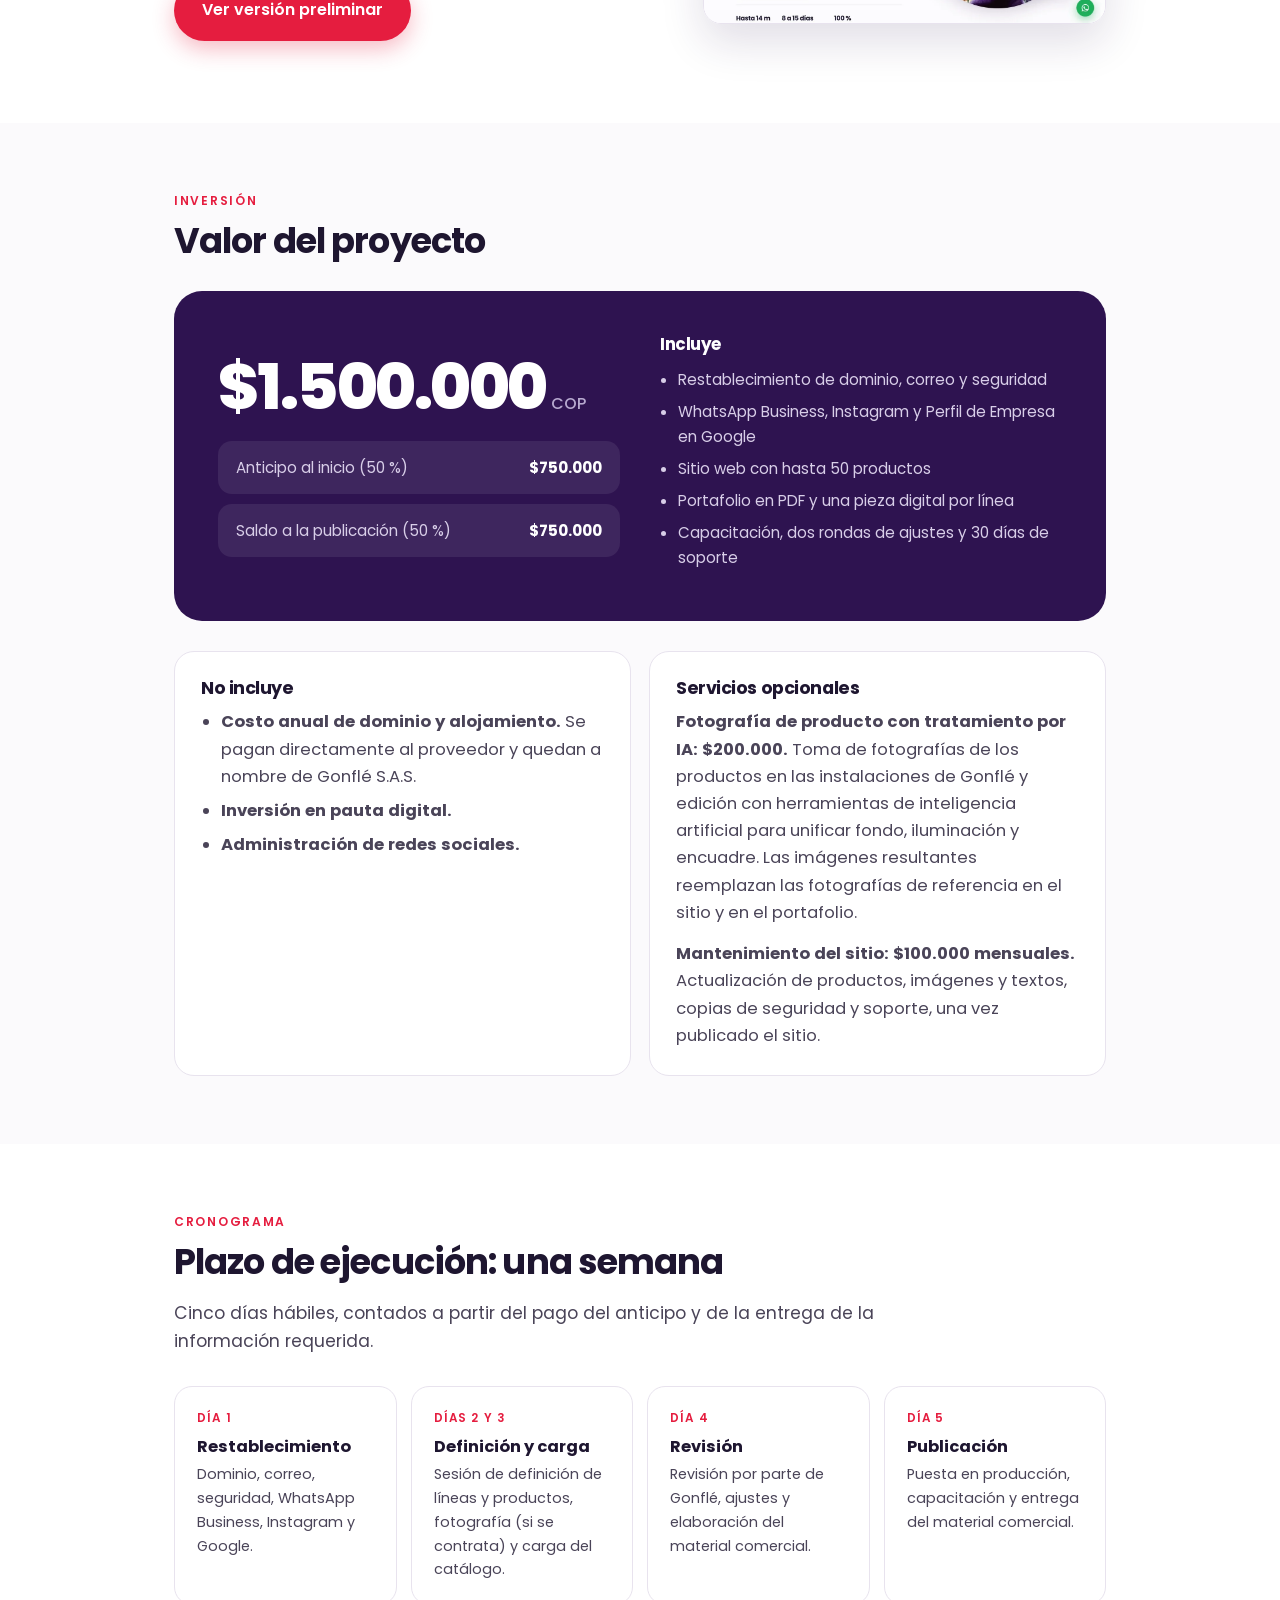
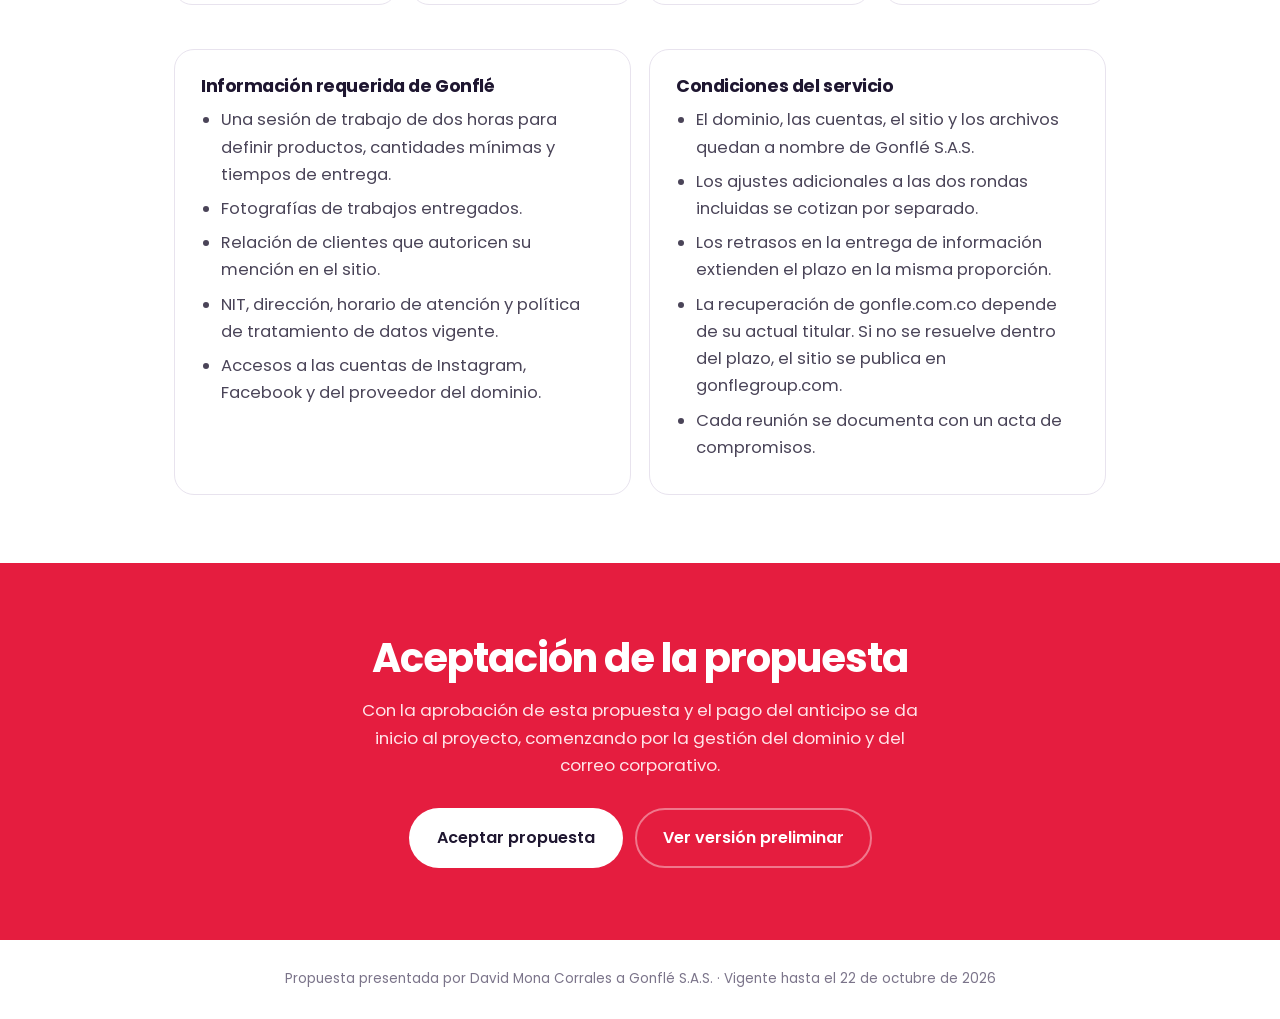
==== commit c9a804eb: "Propuesta: fotografía opcional con IA y plazo de una semana Co-Authored-By: Claude Opus 5.5 <noreply" ====
--- a/propuesta/index.html
+++ b/propuesta/index.html
@@ -255,16 +255,15 @@
       <div class="card no-incl">
         <h3>No incluye</h3>
         <ul>
-          <li><b>Fotografía de producto.</b> Se recomienda contratarla; la compañía cuenta con una cotización de $700.000 para 30 a 50 productos.</li>
           <li><b>Costo anual de dominio y alojamiento.</b> Se pagan directamente al proveedor y quedan a nombre de Gonflé S.A.S.</li>
           <li><b>Inversión en pauta digital.</b></li>
           <li><b>Administración de redes sociales.</b></li>
         </ul>
       </div>
       <div class="card">
-        <h3>Servicio opcional de mantenimiento</h3>
-        <p>Una vez publicado el sitio, se ofrece un servicio mensual que comprende actualización de productos, imágenes y textos, copias de seguridad y soporte.</p>
-        <p><b>$100.000 mensuales.</b> Su contratación es opcional.</p>
+        <h3>Servicios opcionales</h3>
+        <p><b>Fotografía de producto con tratamiento por IA: $200.000.</b> Toma de fotografías de los productos en las instalaciones de Gonflé y edición con herramientas de inteligencia artificial para unificar fondo, iluminación y encuadre. Las imágenes resultantes reemplazan las fotografías de referencia en el sitio y en el portafolio.</p>
+        <p><b>Mantenimiento del sitio: $100.000 mensuales.</b> Actualización de productos, imágenes y textos, copias de seguridad y soporte, una vez publicado el sitio.</p>
       </div>
     </div>
   </div>
@@ -273,13 +272,13 @@
 <section>
   <div class="wrap">
     <span class="sec-e">Cronograma</span>
-    <h2>Plazo de ejecución: cuatro semanas</h2>
-    <p class="lead">El plazo se cuenta a partir del pago del anticipo y de la entrega de la información requerida.</p>
+    <h2>Plazo de ejecución: una semana</h2>
+    <p class="lead">Cinco días hábiles, contados a partir del pago del anticipo y de la entrega de la información requerida.</p>
     <div class="linea-t">
-      <div class="sem"><span>Semana 1</span><b>Restablecimiento</b><p>Dominio, correo, seguridad, WhatsApp Business, Instagram y Google.</p></div>
-      <div class="sem"><span>Semana 2</span><b>Definición y carga</b><p>Sesión de definición de líneas y productos. Carga del catálogo.</p></div>
-      <div class="sem"><span>Semana 3</span><b>Revisión</b><p>Revisión por parte de Gonflé y ajustes. Elaboración del material comercial.</p></div>
-      <div class="sem"><span>Semana 4</span><b>Publicación</b><p>Puesta en producción, capacitación y entrega del material comercial.</p></div>
+      <div class="sem"><span>Día 1</span><b>Restablecimiento</b><p>Dominio, correo, seguridad, WhatsApp Business, Instagram y Google.</p></div>
+      <div class="sem"><span>Días 2 y 3</span><b>Definición y carga</b><p>Sesión de definición de líneas y productos, fotografía (si se contrata) y carga del catálogo.</p></div>
+      <div class="sem"><span>Día 4</span><b>Revisión</b><p>Revisión por parte de Gonflé, ajustes y elaboración del material comercial.</p></div>
+      <div class="sem"><span>Día 5</span><b>Publicación</b><p>Puesta en producción, capacitación y entrega del material comercial.</p></div>
     </div>
 
     <div class="grid g2" style="margin-top:44px">
@@ -299,6 +298,7 @@
           <li>El dominio, las cuentas, el sitio y los archivos quedan a nombre de Gonflé S.A.S.</li>
           <li>Los ajustes adicionales a las dos rondas incluidas se cotizan por separado.</li>
           <li>Los retrasos en la entrega de información extienden el plazo en la misma proporción.</li>
+          <li>La recuperación de gonfle.com.co depende de su actual titular. Si no se resuelve dentro del plazo, el sitio se publica en gonflegroup.com.</li>
           <li>Cada reunión se documenta con un acta de compromisos.</li>
         </ul>
       </div>
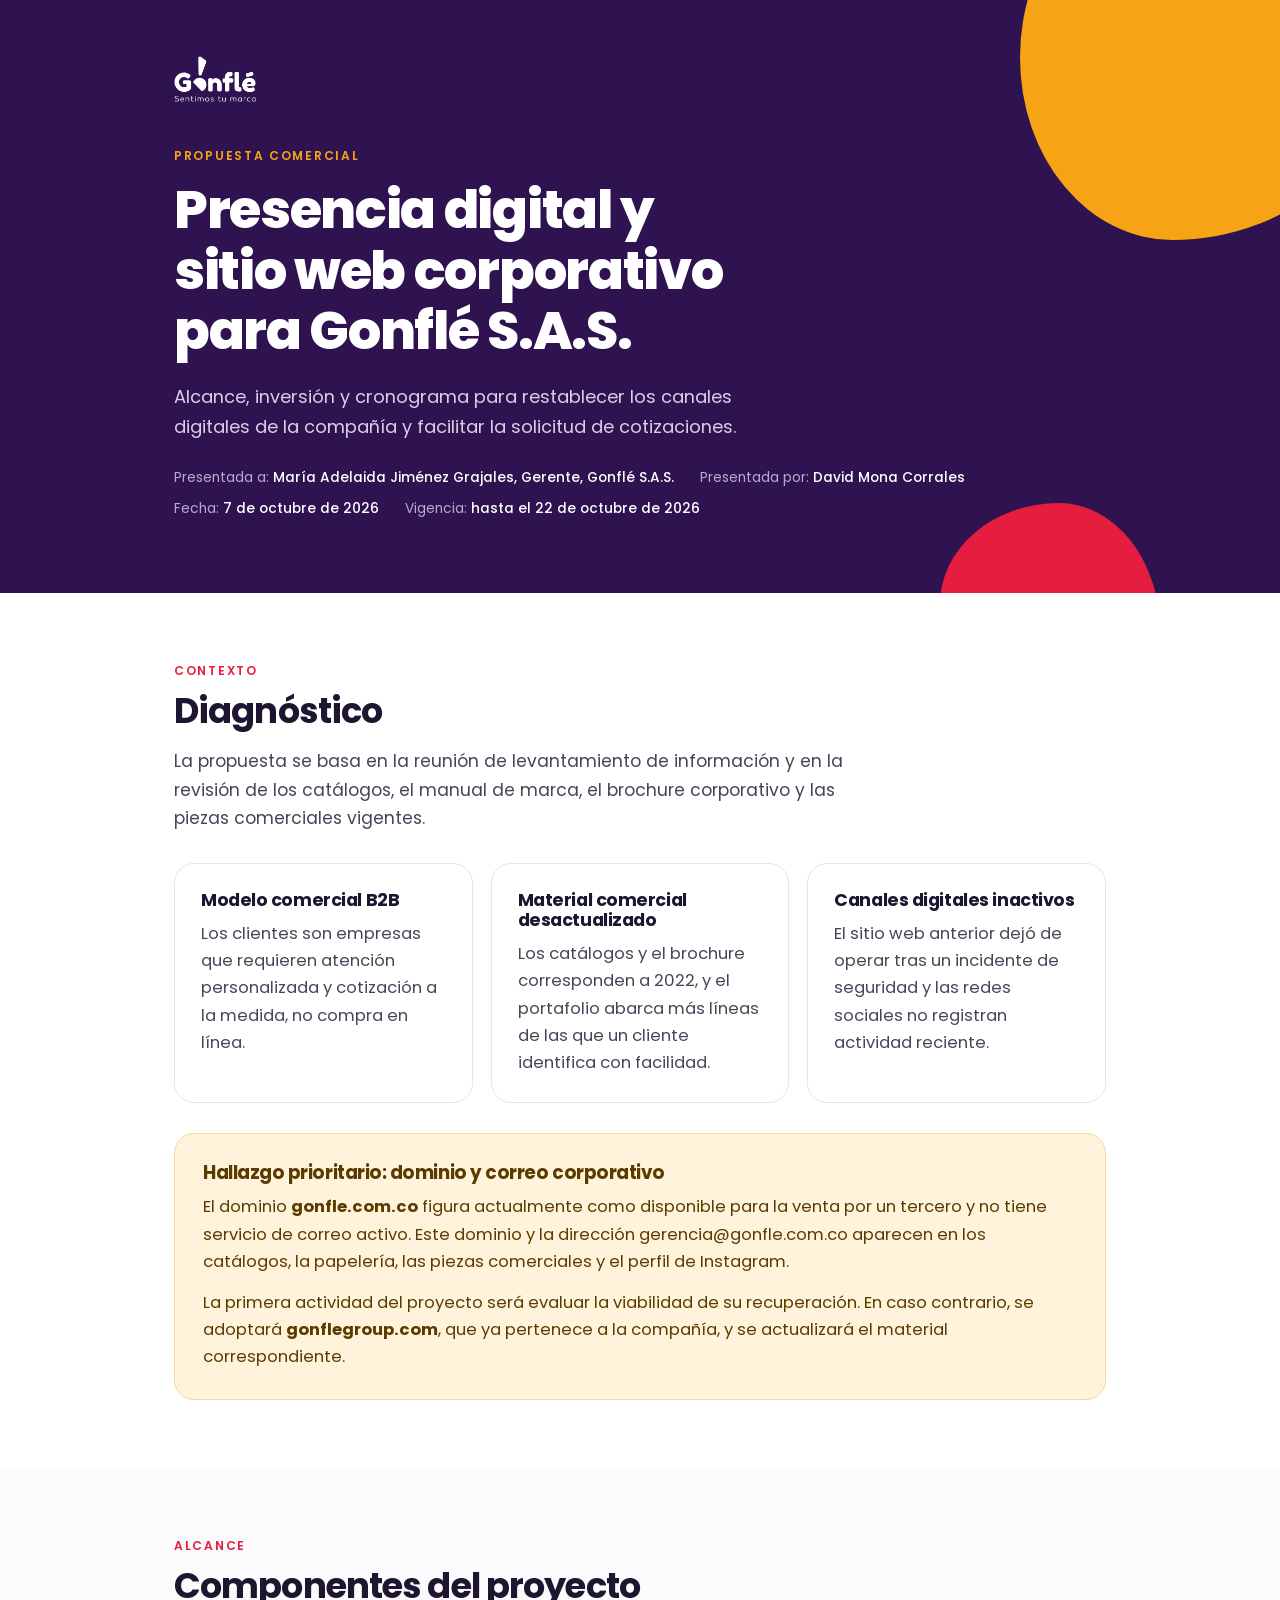
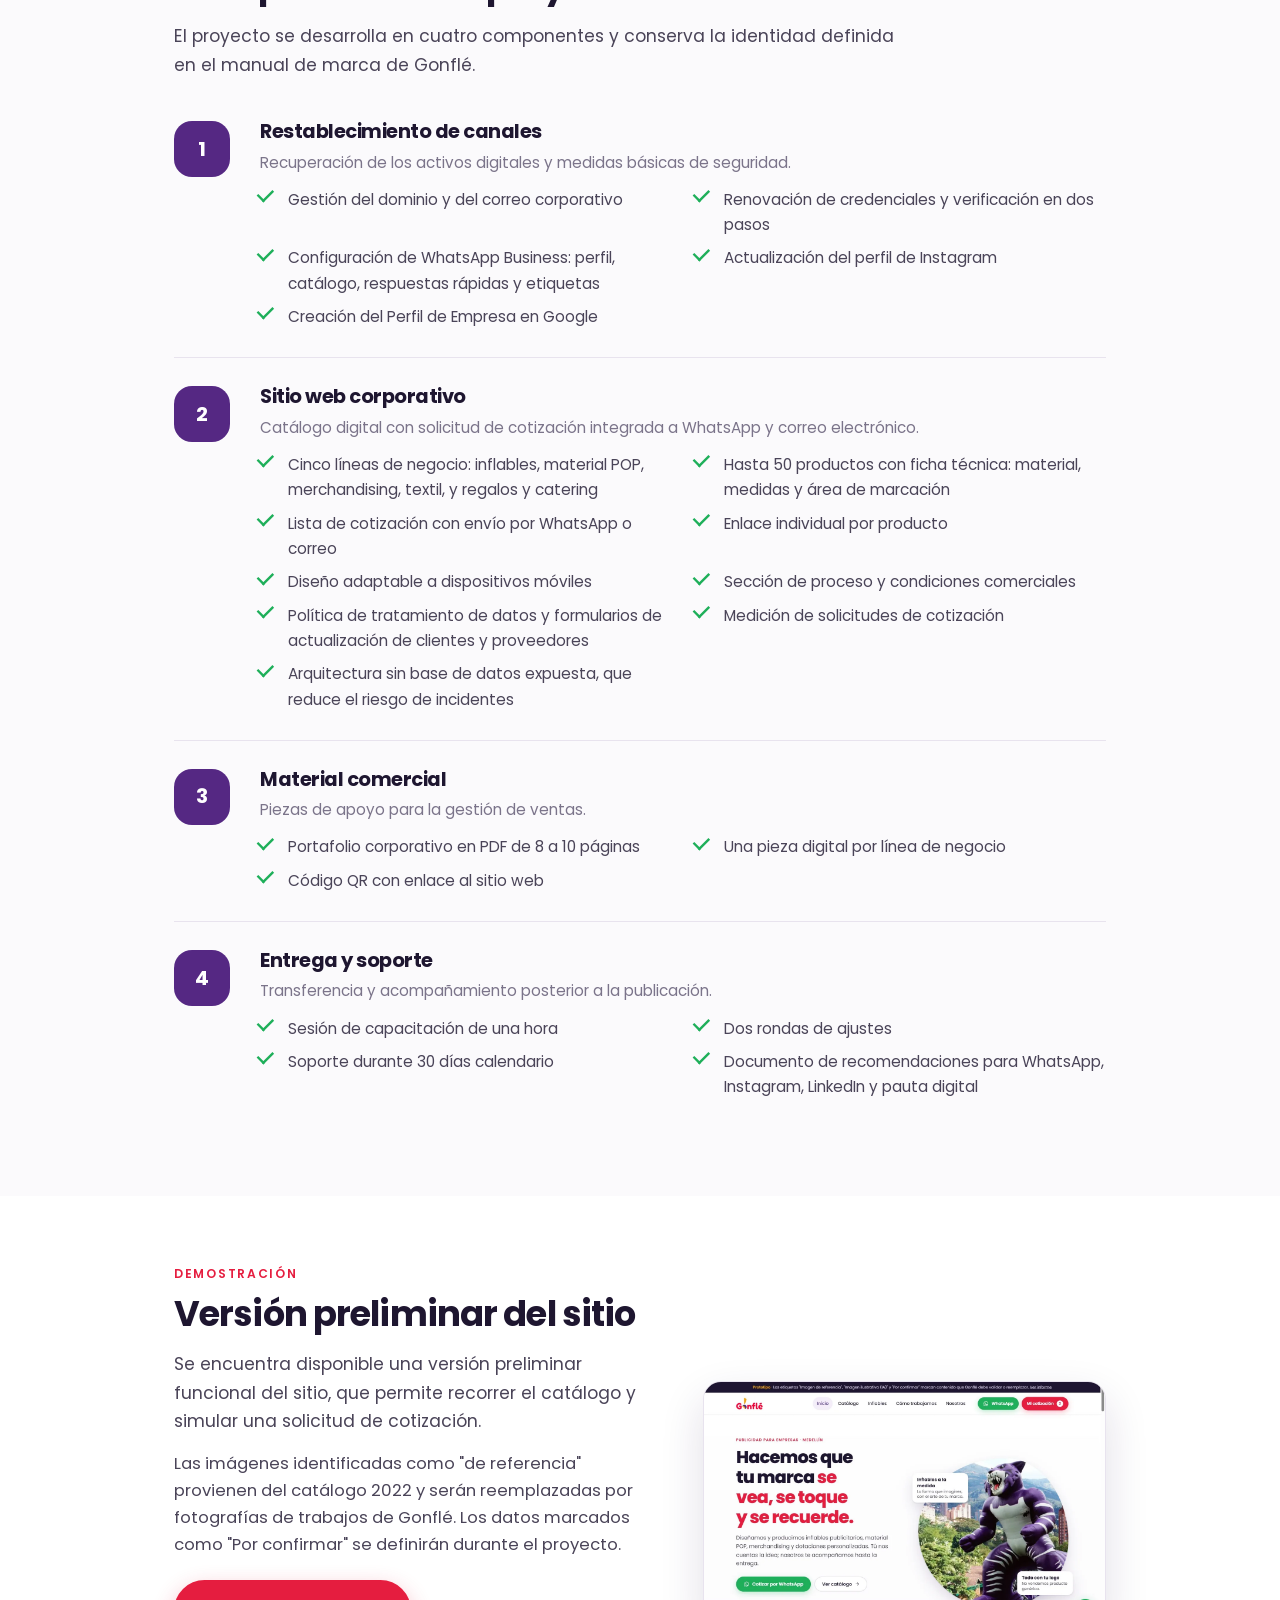
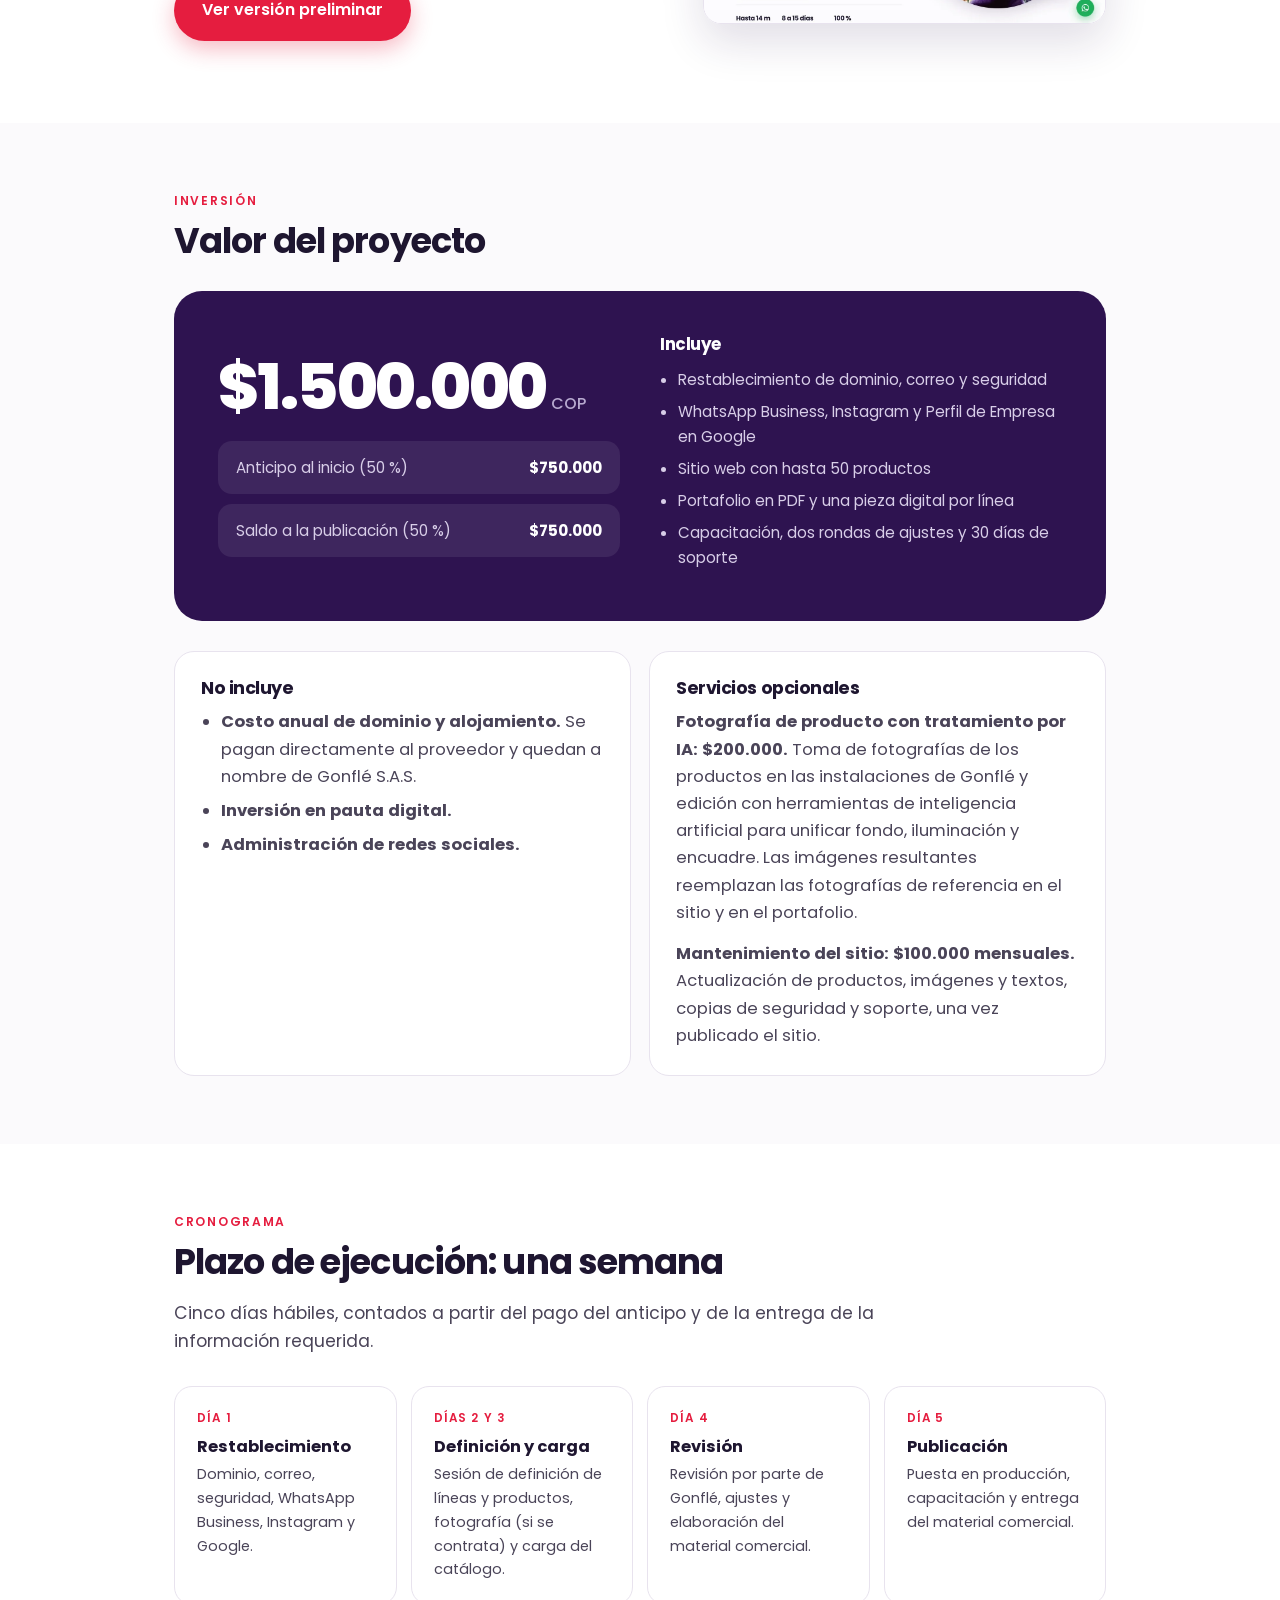
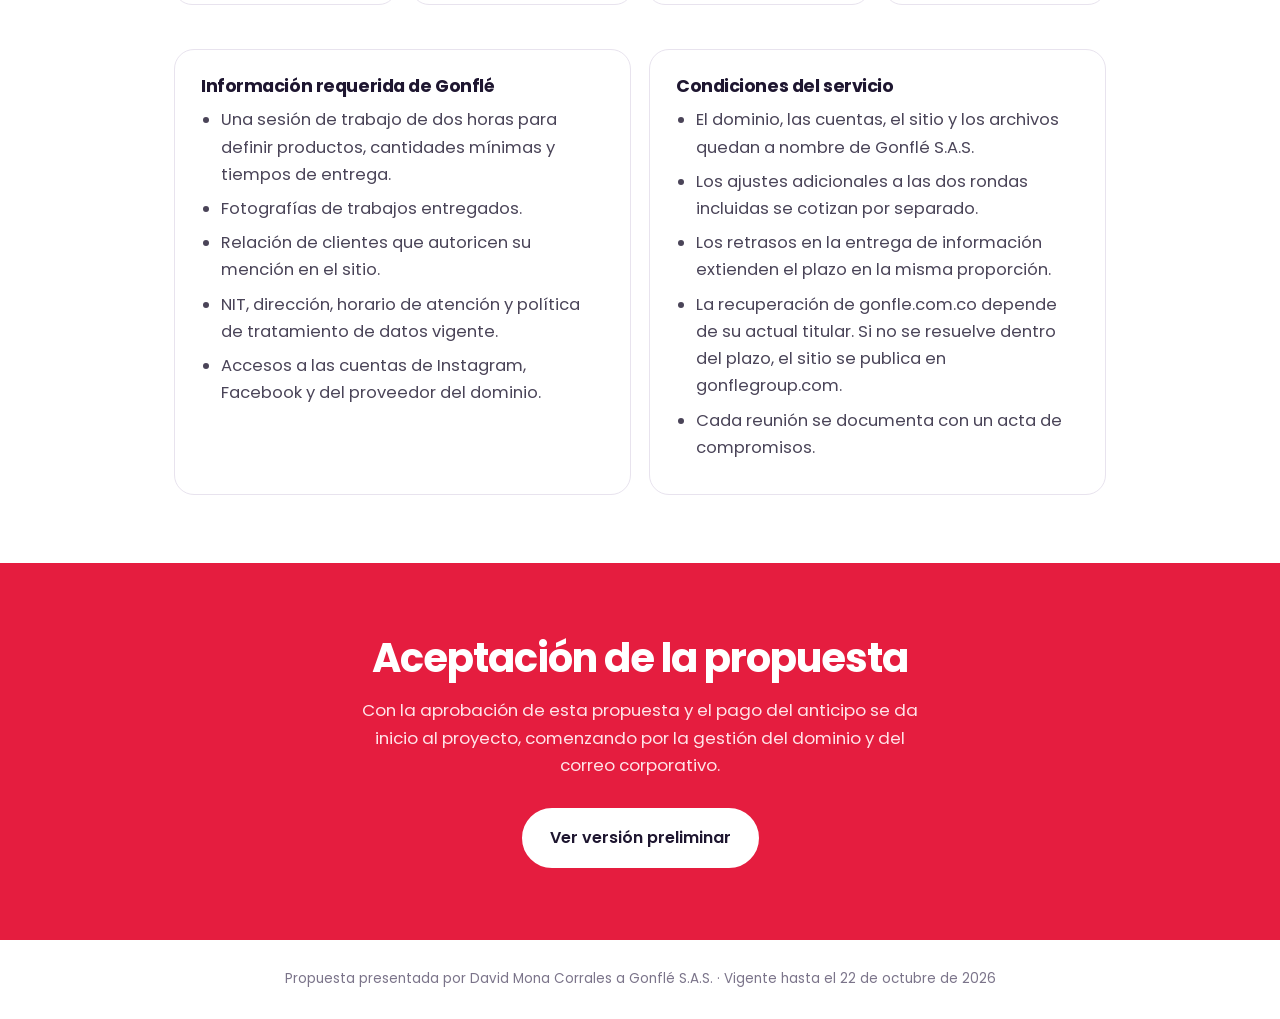
==== commit da9f642b: "Propuesta: quitar botón de aceptación Co-Authored-By: Claude Opus 5.5 <noreply@anthropic.com>" ====
--- a/propuesta/index.html
+++ b/propuesta/index.html
@@ -90,7 +90,7 @@
 .cierre h2{color:#fff;font-size:clamp(1.7rem,4vw,2.5rem)}
 .cierre p{max-width:560px;margin:14px auto 28px;font-size:1.05rem}
 .cierre .acc{display:flex;gap:12px;justify-content:center;flex-wrap:wrap}
-.cierre .btn-wa{background:#fff;color:var(--tinta);box-shadow:none}
+.cierre .btn-linea{background:#fff;color:var(--tinta);border-color:#fff}
 footer{padding:28px 0;font-size:.84rem;color:var(--suave);text-align:center}
 
 @media (max-width:820px){
@@ -311,7 +311,6 @@
     <h2>Aceptación de la propuesta</h2>
     <p>Con la aprobación de esta propuesta y el pago del anticipo se da inicio al proyecto, comenzando por la gestión del dominio y del correo corporativo.</p>
     <div class="acc">
-      <a class="btn btn-wa" id="aceptar" href="#" target="_blank" rel="noopener">Aceptar propuesta</a>
       <a class="btn btn-linea" href="../">Ver versión preliminar</a>
     </div>
   </div>
@@ -319,12 +318,5 @@
 
 <footer><div class="wrap">Propuesta presentada por David Mona Corrales a Gonflé S.A.S. · Vigente hasta el 22 de octubre de 2026</div></footer>
 
-<script>
-// Número de WhatsApp de David en formato internacional, sin "+" (ej.: "573001234567").
-// Si queda vacío, WhatsApp abre y ella elige el chat.
-const WHATSAPP_DAVID = "";
-const texto = "Buen día. Confirmo la aceptación de la propuesta comercial para Gonflé S.A.S.";
-document.getElementById("aceptar").href = "https://wa.me/" + WHATSAPP_DAVID + "?text=" + encodeURIComponent(texto);
-</script>
 </body>
 </html>
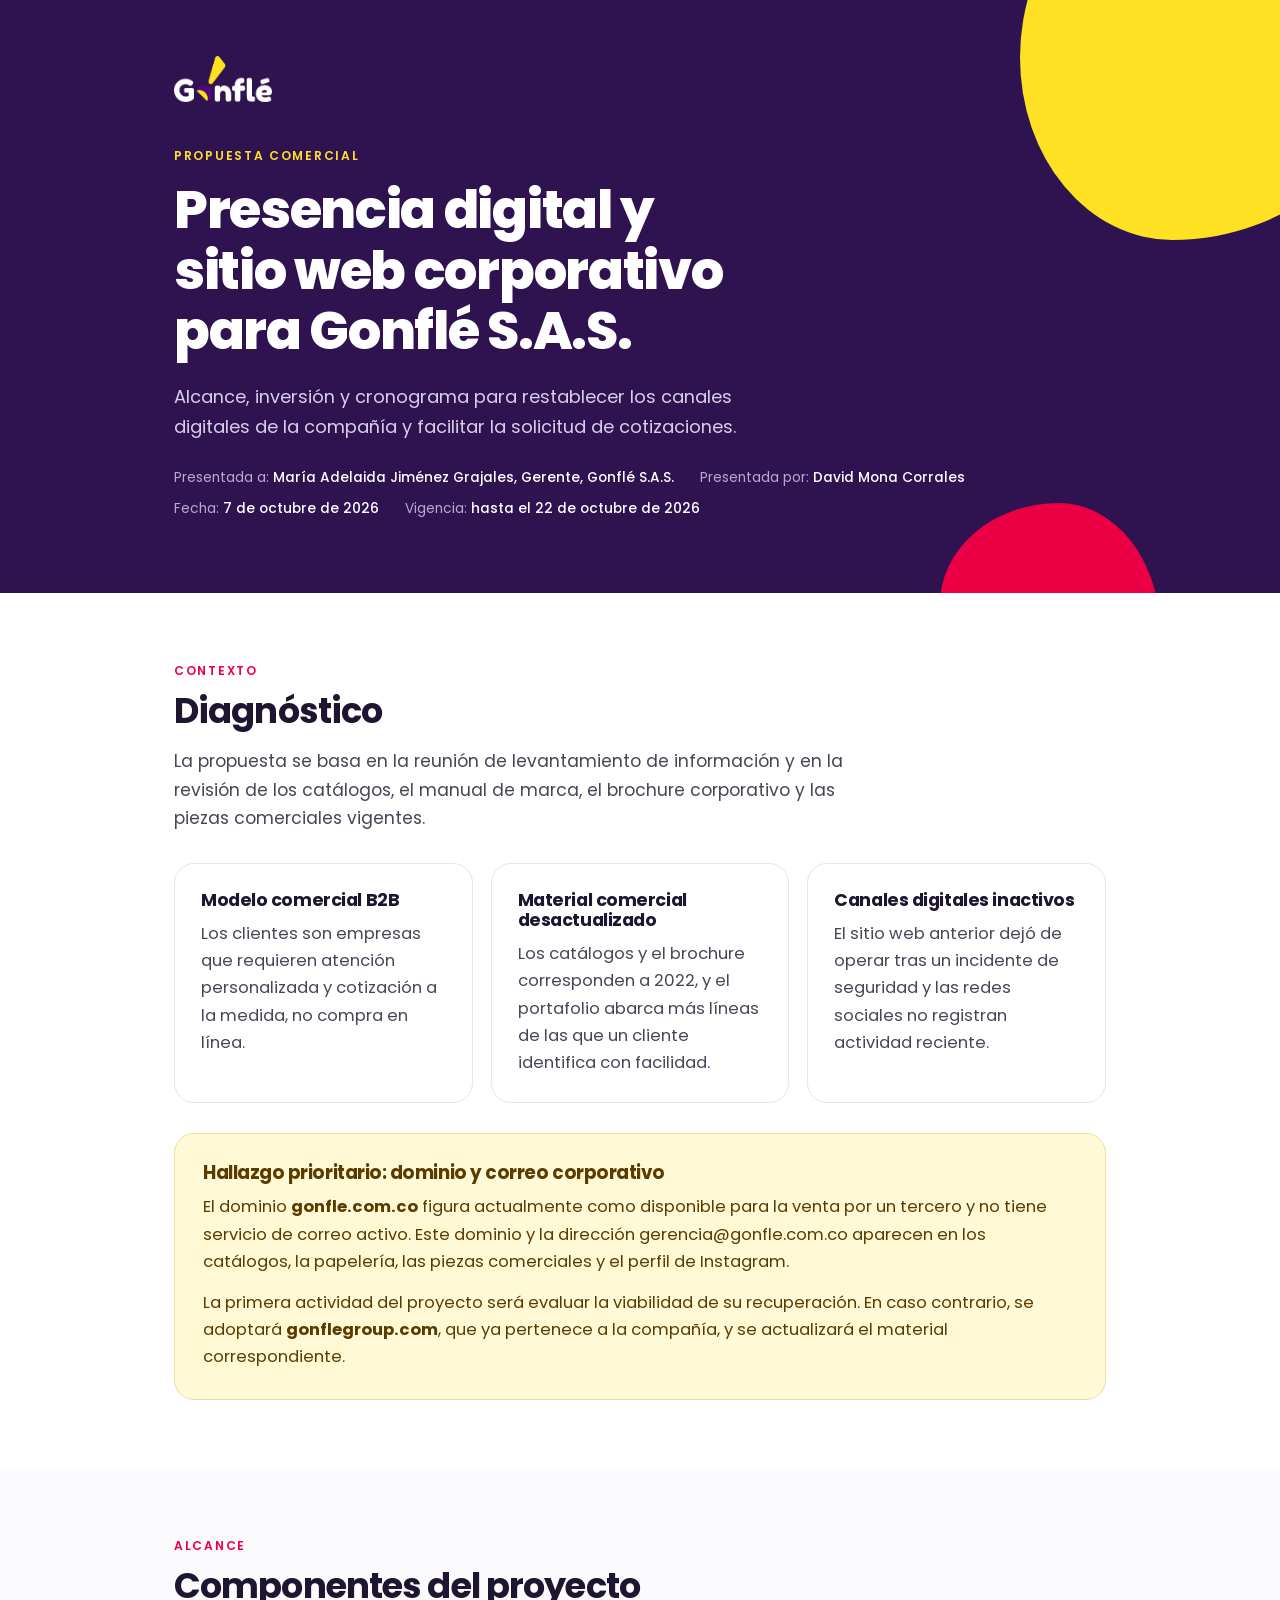
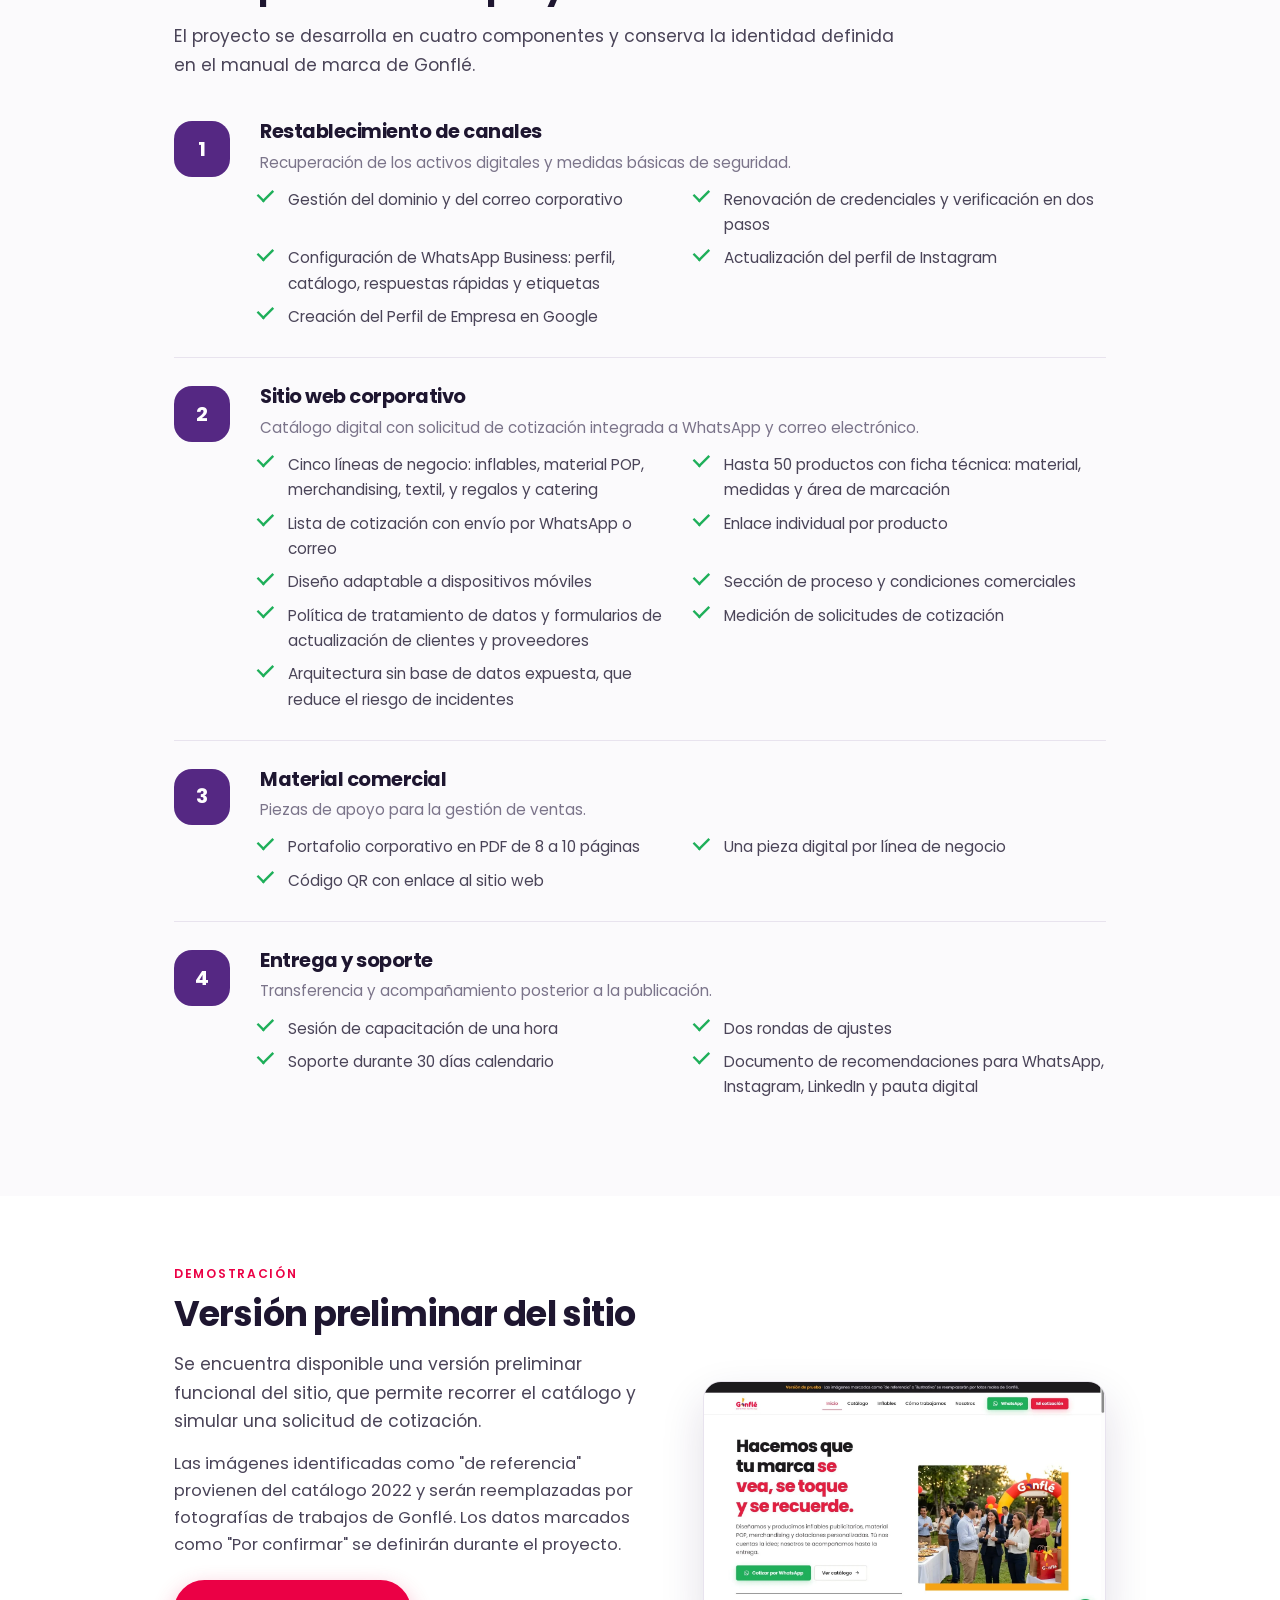
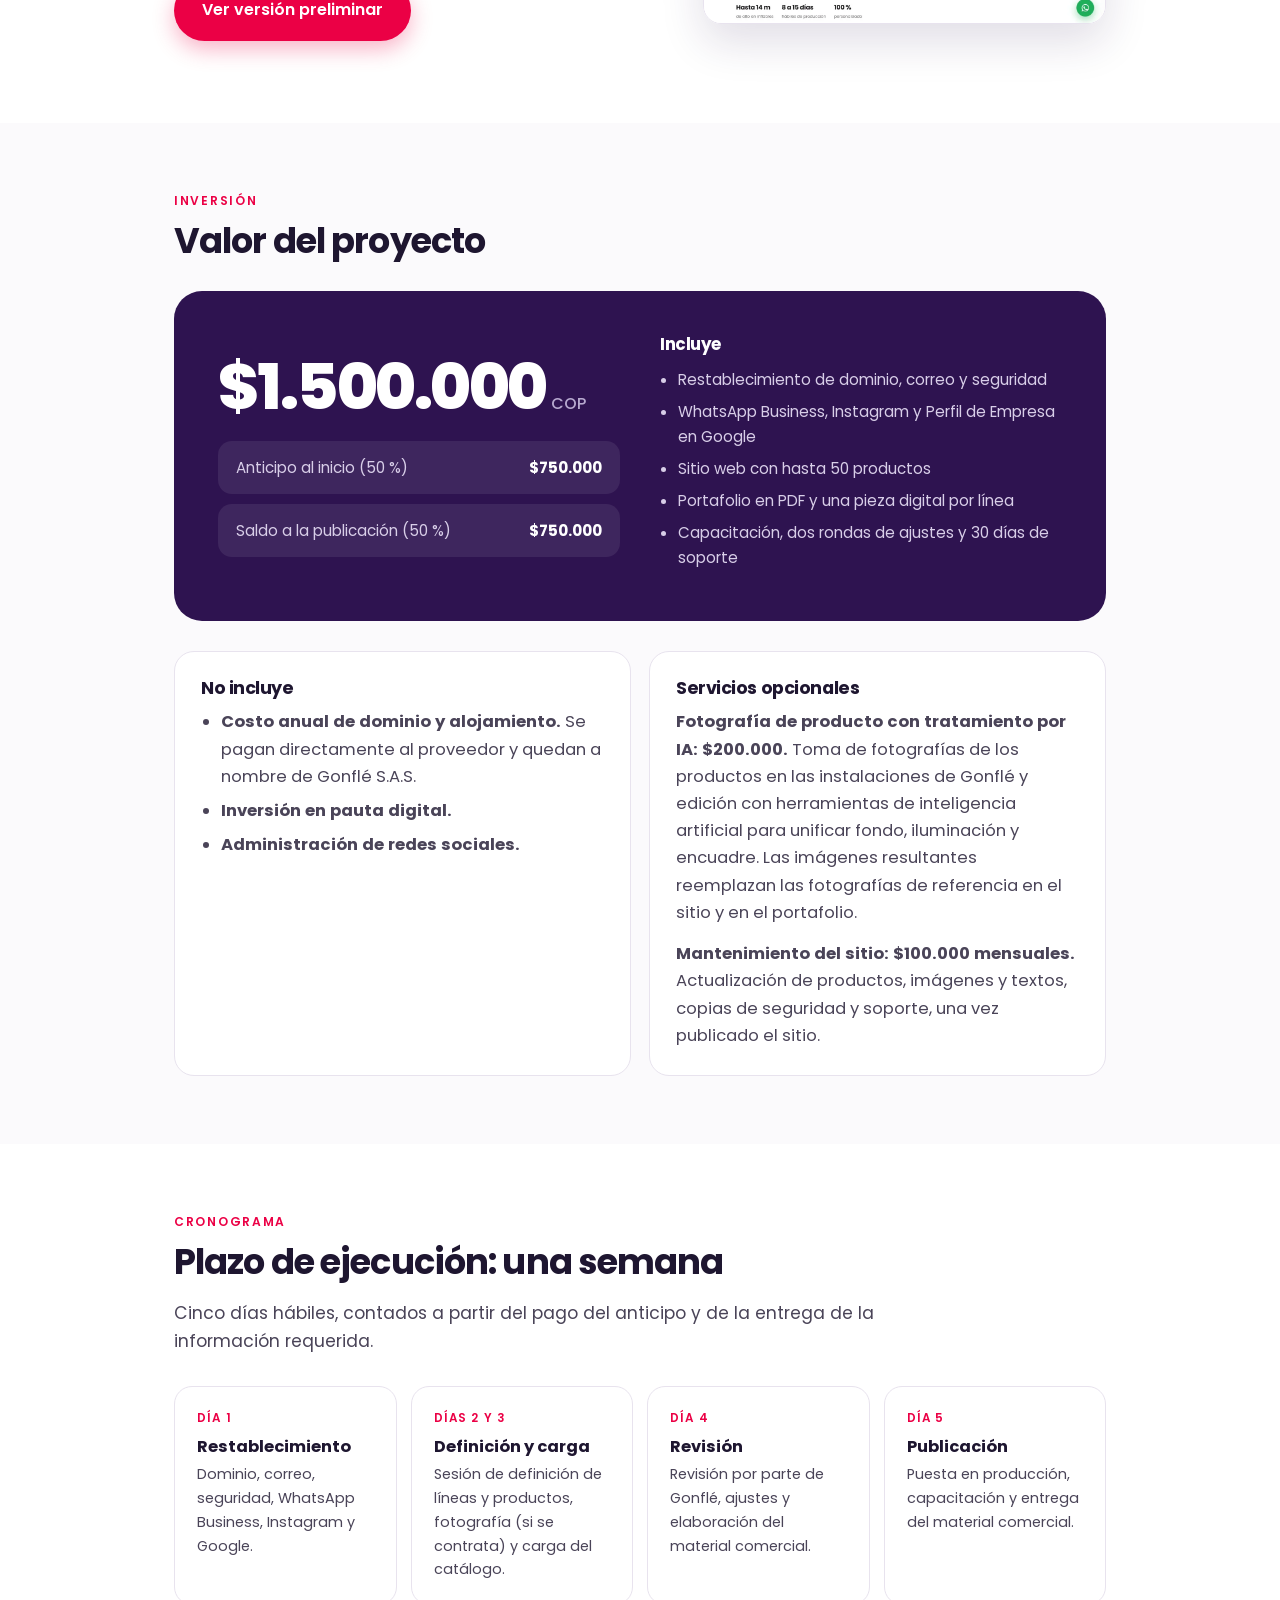
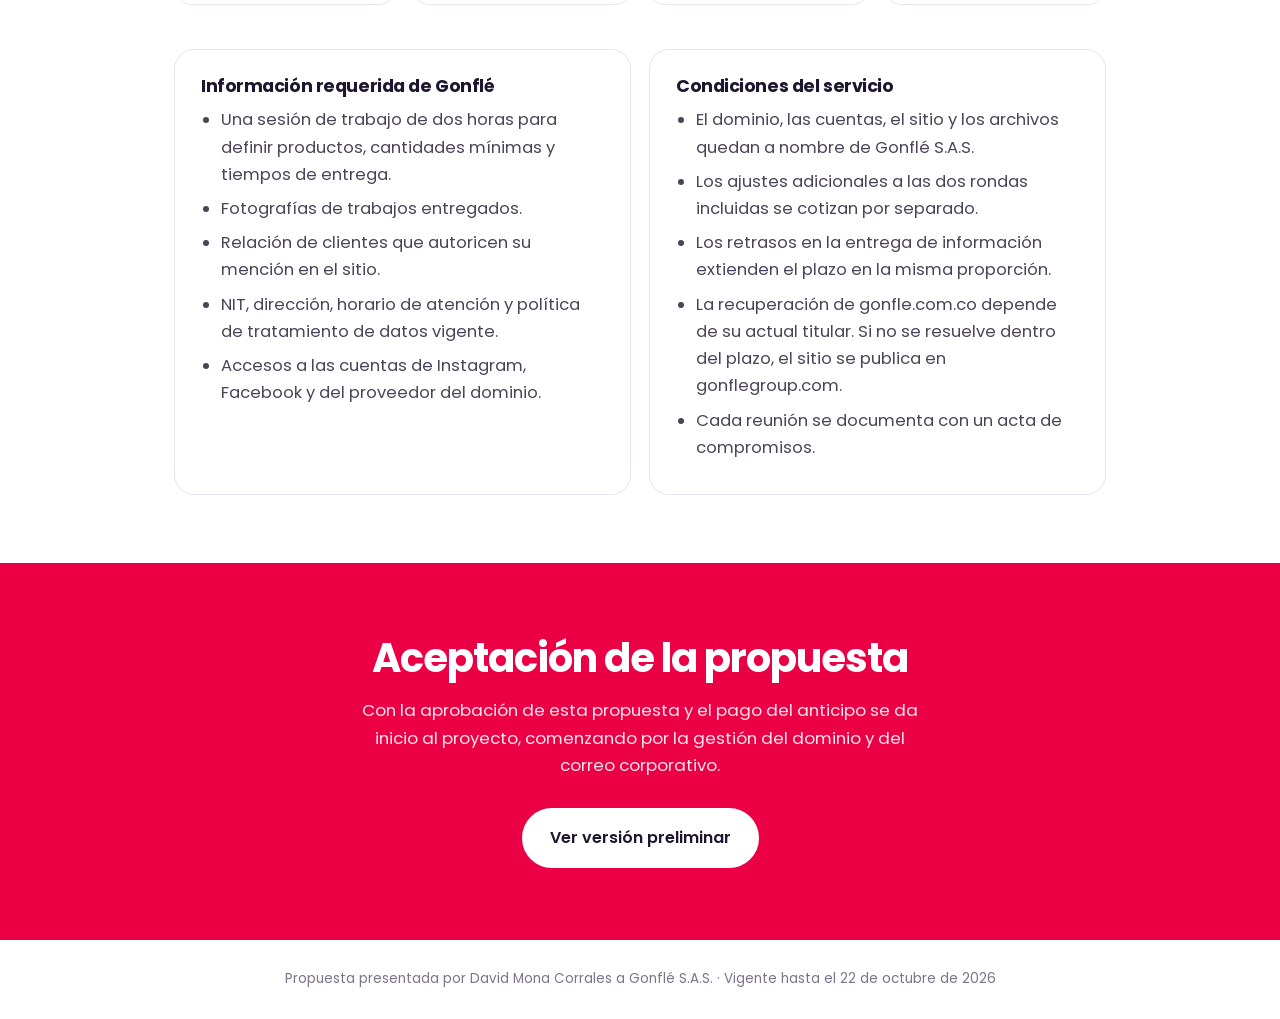
==== commit a5010269: "Logo y colores oficiales enviados por Gonflé Co-Authored-By: Claude Opus 5.5 <noreply@anthropic.com>" ====
--- a/propuesta/index.html
+++ b/propuesta/index.html
@@ -7,12 +7,12 @@
 <meta name="description" content="Propuesta comercial para Gonflé: recuperar su presencia en internet, nueva página web con cotización por WhatsApp y kit de venta.">
 <meta name="robots" content="noindex, nofollow">
 <meta name="theme-color" content="#2E1350">
-<link rel="icon" href="../assets/img/logo-gonfle-sin-slogan.png">
+<link rel="icon" href="../assets/img/favicon.png">
 <link rel="preconnect" href="https://fonts.googleapis.com">
 <link rel="preconnect" href="https://fonts.gstatic.com" crossorigin>
 <link href="https://fonts.googleapis.com/css2?family=Poppins:wght@400;500;600;700;800&display=swap" rel="stylesheet">
 <style>
-:root{--rojo:#E51D3F;--amarillo:#F6A416;--morado:#552883;--osc:#2E1350;--tinta:#1E1630;--texto:#4A4458;--suave:#7B748A;--linea:#E8E3EE;--fondo:#FBFAFC;--wa:#1FAF5A}
+:root{--rojo:#EB0045;--amarillo:#FEE123;--morado:#552883;--osc:#2E1350;--tinta:#1E1630;--texto:#4A4458;--suave:#7B748A;--linea:#E8E3EE;--fondo:#FBFAFC;--wa:#1FAF5A}
 *{box-sizing:border-box}
 html{scroll-behavior:smooth}
 body{margin:0;font-family:"Poppins",system-ui,-apple-system,"Segoe UI",Roboto,sans-serif;color:var(--texto);background:#fff;font-size:16.5px;line-height:1.65;-webkit-font-smoothing:antialiased}
@@ -49,7 +49,7 @@
 li{margin-bottom:7px}
 blockquote{margin:0;padding:22px 24px;border-radius:18px;background:#fff;border:1px solid var(--linea);border-left:5px solid var(--amarillo);color:var(--tinta);font-size:1rem;font-style:italic}
 
-.alerta{margin-top:30px;border-radius:20px;padding:28px;background:#FFF3DB;color:#5C3B00;border:1px solid #F3D9A2}
+.alerta{margin-top:30px;border-radius:20px;padding:28px;background:#FFF9D6;color:#5C3B00;border:1px solid #F3D9A2}
 .alerta h3{color:#5C3B00;font-size:1.15rem;margin-bottom:10px}
 .alerta p:last-child{margin-bottom:0}
 
@@ -66,7 +66,7 @@
 .demo figure{margin:0;border-radius:18px;overflow:hidden;border:1px solid var(--linea);box-shadow:0 18px 44px rgba(46,19,80,.14)}
 .btn{display:inline-flex;align-items:center;justify-content:center;gap:10px;padding:15px 26px;border-radius:999px;font-weight:600;font-size:1rem;text-decoration:none;border:2px solid transparent;transition:transform .15s}
 .btn:hover{transform:translateY(-1px)}
-.btn-rojo{background:var(--rojo);color:#fff;box-shadow:0 8px 22px rgba(229,29,63,.3)}
+.btn-rojo{background:var(--rojo);color:#fff;box-shadow:0 8px 22px rgba(235,0,69,.3)}
 .btn-wa{background:var(--wa);color:#fff;box-shadow:0 8px 22px rgba(31,175,90,.3)}
 .btn-linea{border-color:rgba(255,255,255,.4);color:#fff}
 
@@ -105,6 +105,7 @@
   .linea-t{grid-template-columns:1fr}
   .hero::after{width:240px;right:-110px;top:-110px}
 }
+@media (max-width:640px){.hero::before{display:none}.hero{padding:40px 0 48px}.hero img{margin-bottom:32px}.precio .pago{font-size:.88rem;padding:12px 14px}}
 @media (prefers-reduced-motion:reduce){html{scroll-behavior:auto}.btn{transition:none}}
 @media print{.hero::after,.hero::before{display:none}section{padding:28px 0}.card,.bloque,.precio,.sem{break-inside:avoid}}
 </style>
